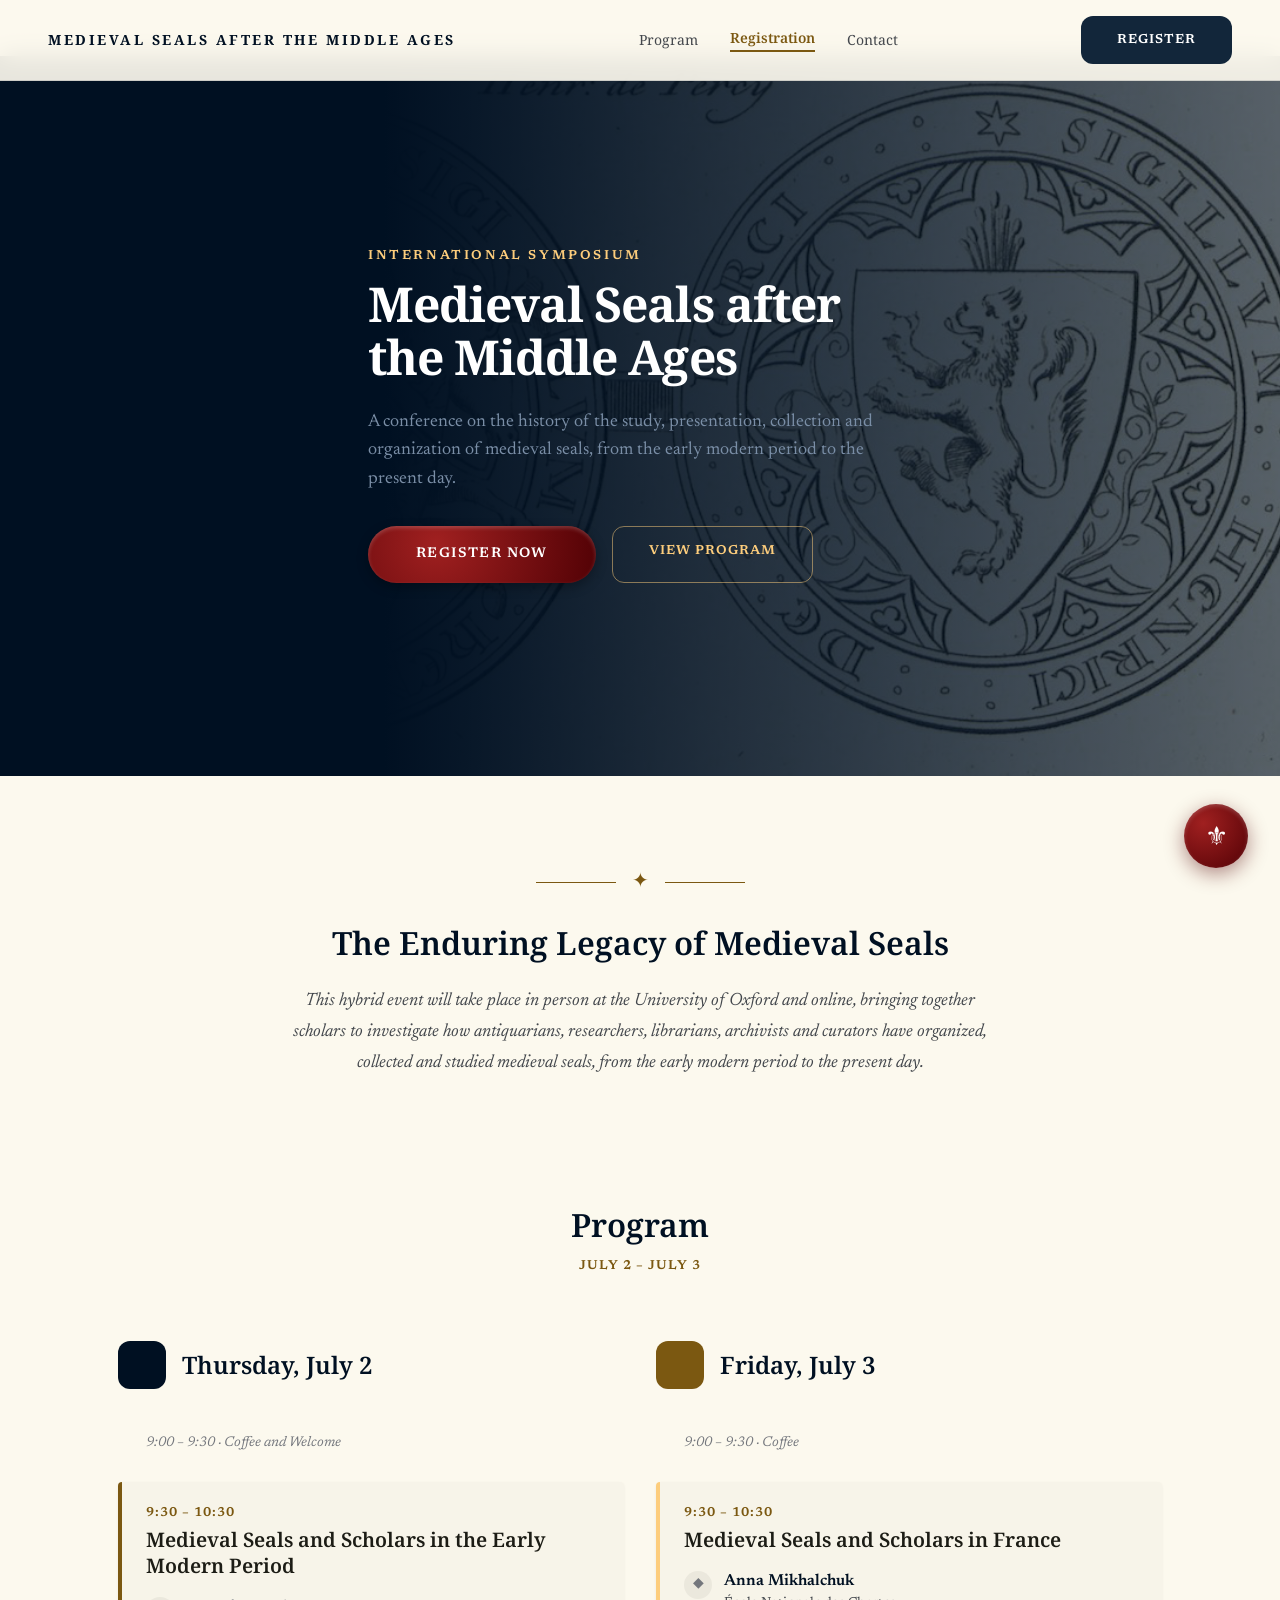
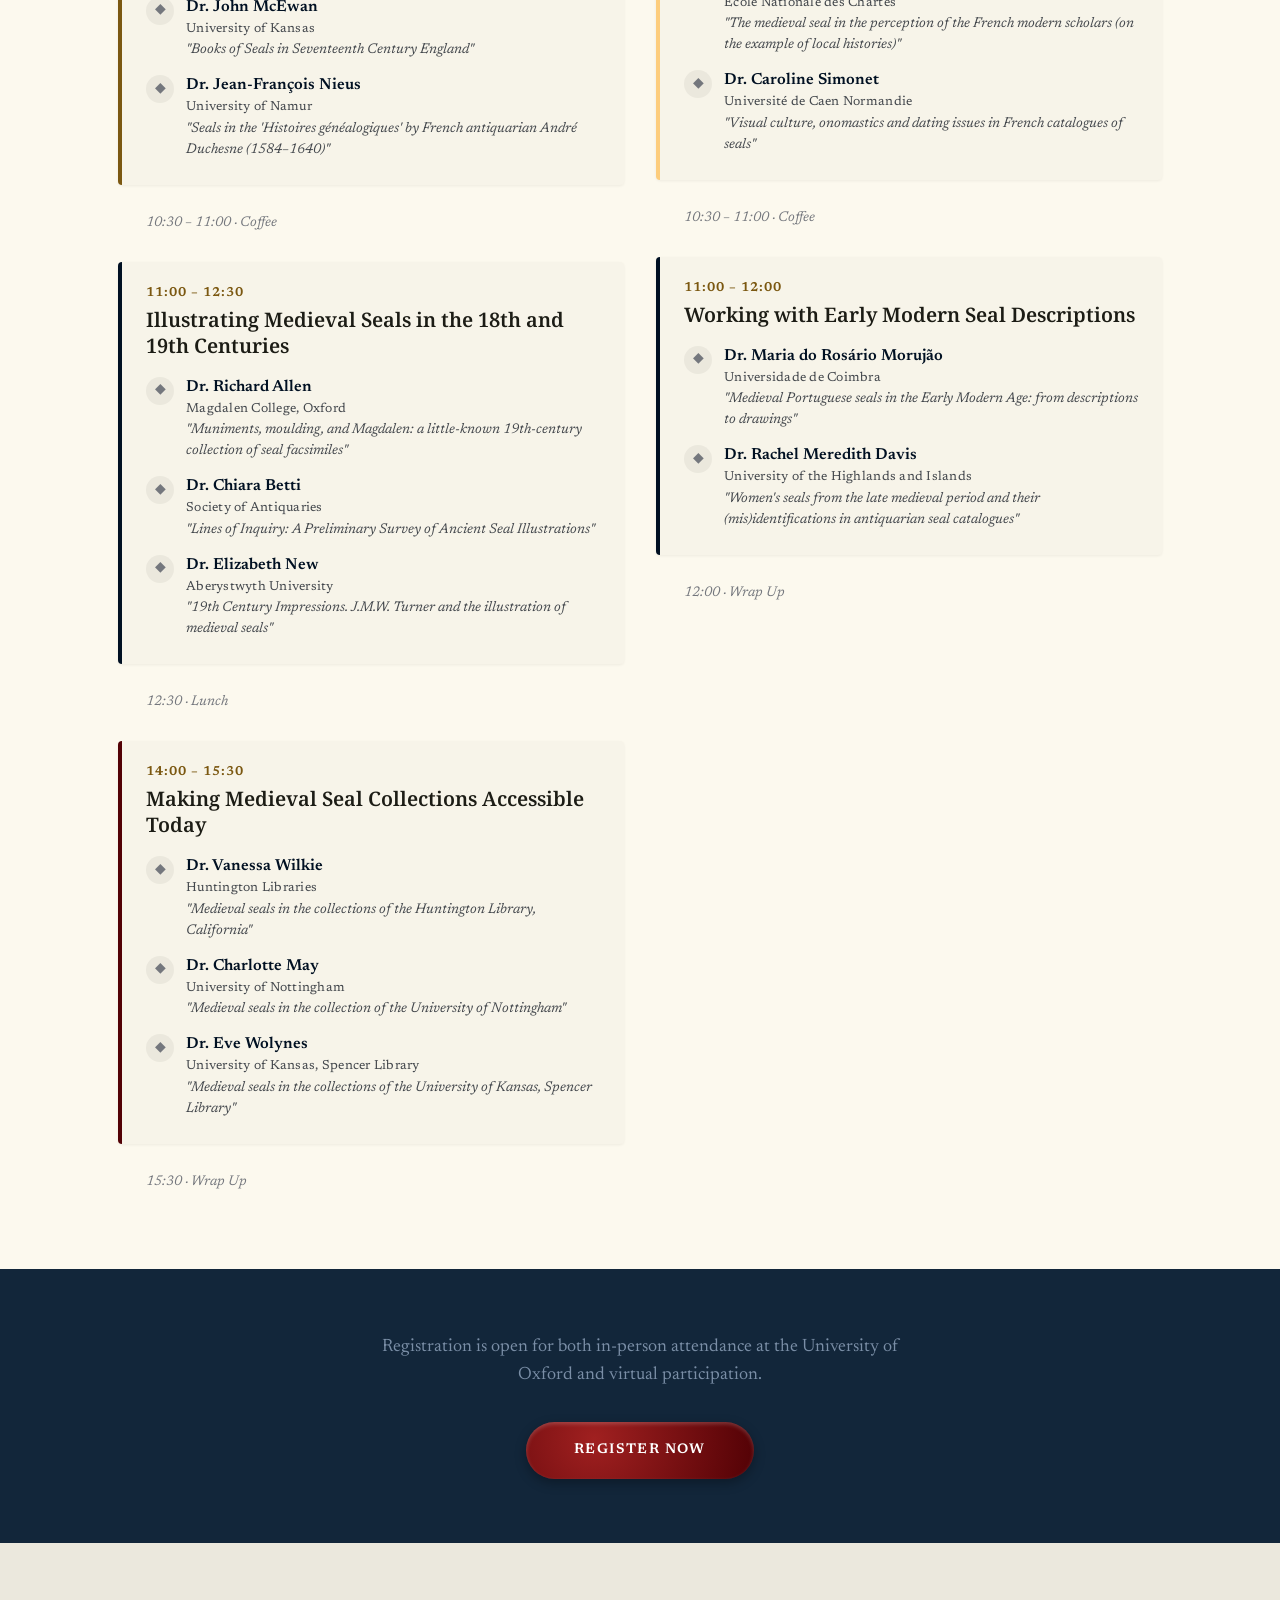
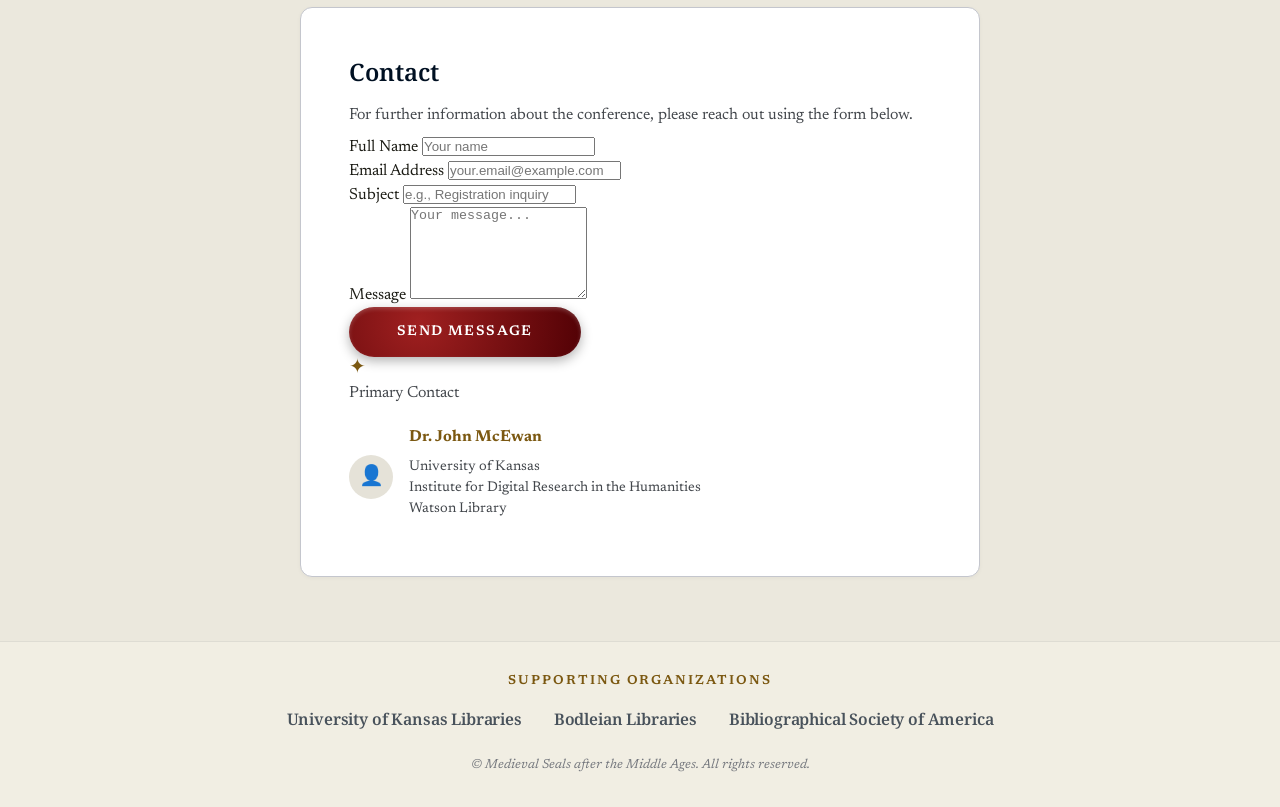
==== index.html @ 5c19736f "updates" ====
<!DOCTYPE html>
<html lang="en">
<head>
  <meta charset="UTF-8">
  <meta name="viewport" content="width=device-width, initial-scale=1.0">
  <title>Medieval Seals after the Middle Ages</title>
  <link rel="preconnect" href="https://fonts.googleapis.com">
  <link rel="preconnect" href="https://fonts.gstatic.com" crossorigin>
  <link href="https://fonts.googleapis.com/css2?family=Noto+Serif:ital,wght@0,400;0,600;0,700;1,400&family=Newsreader:ital,wght@0,400;0,600;1,400&display=swap" rel="stylesheet">
  <link href="styles.css" rel="stylesheet">
</head>
<body>

  <!-- Top Navigation -->
  <header class="site-nav">
    <div class="nav-brand">Medieval Seals After the Middle Ages</div>
    <nav>
      <a href="#program">Program</a>
      <a href="#registration" class="active">Registration</a>
      <a href="#contact">Contact</a>
    </nav>
    <a href="#registration" class="btn-primary">Register</a>
  </header>

  <main>

    <!-- Hero -->
    <section class="hero">
      <img class="hero-image" src="images/bannerimage.jpg" alt="Seal Henry de Percy, Vetusta Monumenta">
      <div class="hero-overlay"></div>
      <div class="container hero-content animate-in">
        <span class="label-sm">International Symposium</span>
        <h1>Medieval Seals after the Middle Ages</h1>
        <p class="hero-subtitle">A conference on the history of the study, presentation, collection and organization of medieval seals, from the early modern period to the present day.</p>
        <div class="hero-actions">
          <a href="#registration" class="btn-seal">Register Now</a>
          <a href="#program" class="btn-ghost" style="color:#fdcd7c; border-color:rgba(253,205,124,0.5);">View Program</a>
        </div>
      </div>
    </section>

    <!-- Introduction -->
    <section class="intro">
      <div class="container">
        <div class="separator">
          <span class="separator-icon">✦</span>
        </div>
        <h2 class="animate-in">The Enduring Legacy of Medieval Seals</h2>
        <br>
        <p class="animate-in animate-delay-1">This hybrid event will take place in person at the University of Oxford and online, bringing together scholars to investigate how antiquarians, researchers, librarians, archivists and curators have organized, collected and studied medieval seals, from the early modern period to the present day.</p>
      </div>
    </section>

    <!-- Program Schedule -->
    <section class="program" id="program">
      <div class="container">

        <div class="program-header animate-in">
          <h2>Program</h2>
          <span class="label-sm">July 2 – July 3</span>
        </div>

        <div class="days-grid">

          <!-- ======== THURSDAY JULY 2 ======== -->
          <div class="day-column">

            <div class="day-heading">
              <div class="day-icon thursday"></div>
              <h3>Thursday, July 2</h3>
            </div>

            <!-- Coffee & Welcome -->
            <div class="break-block">9:00 – 9:30 · Coffee and Welcome</div>

            <!-- Session 1 -->
            <div class="session-card animate-in">
              <span class="label-sm session-time" style="color:var(--secondary)">9:30 – 10:30</span>
              <h3>Medieval Seals and Scholars in the Early Modern Period</h3>
              <div class="speaker-list">
                <div class="speaker">
                  <div class="speaker-icon">◆</div>
                  <div>
                    <p class="speaker-name">Dr. John McEwan</p>
                    <p class="speaker-affiliation">University of Kansas</p>
                    <p class="speaker-title">"Books of Seals in Seventeenth Century England"</p>
                  </div>
                </div>
                <div class="speaker">
                  <div class="speaker-icon">◆</div>
                  <div>
                    <p class="speaker-name">Dr. Jean-François Nieus</p>
                    <p class="speaker-affiliation">University of Namur</p>
                    <p class="speaker-title">"Seals in the 'Histoires généalogiques' by French antiquarian André Duchesne (1584–1640)"</p>
                  </div>
                </div>
              </div>
            </div>

            <!-- Break -->
            <div class="break-block">10:30 – 11:00 · Coffee</div>

            <!-- Session 2 -->
            <div class="session-card accent-primary animate-in animate-delay-1">
              <span class="label-sm session-time" style="color:var(--secondary)">11:00 – 12:30</span>
              <h3>Illustrating Medieval Seals in the 18th and 19th Centuries</h3>
              <div class="speaker-list">
                <div class="speaker">
                  <div class="speaker-icon">◆</div>
                  <div>
                    <p class="speaker-name">Dr. Richard Allen</p>
                    <p class="speaker-affiliation">Magdalen College, Oxford</p>
                    <p class="speaker-title">"Muniments, moulding, and Magdalen: a little-known 19th-century collection of seal facsimiles"</p>
                  </div>
                </div>
                <div class="speaker">
                  <div class="speaker-icon">◆</div>
                  <div>
                    <p class="speaker-name">Dr. Chiara Betti</p>
                    <p class="speaker-affiliation">Society of Antiquaries</p>
                    <p class="speaker-title">"Lines of Inquiry: A Preliminary Survey of Ancient Seal Illustrations"</p>
                  </div>
                </div>
                <div class="speaker">
                  <div class="speaker-icon">◆</div>
                  <div>
                    <p class="speaker-name">Dr. Elizabeth New</p>
                    <p class="speaker-affiliation">Aberystwyth University</p>
                    <p class="speaker-title">"19th Century Impressions. J.M.W. Turner and the illustration of medieval seals"</p>
                  </div>
                </div>
              </div>
            </div>

            <!-- Lunch -->
            <div class="break-block">12:30 · Lunch</div>

            <!-- Session 3 -->
            <div class="session-card accent-tertiary animate-in animate-delay-2">
              <span class="label-sm session-time" style="color:var(--secondary)">14:00 – 15:30</span>
              <h3>Making Medieval Seal Collections Accessible Today</h3>
              <div class="speaker-list">
                <div class="speaker">
                  <div class="speaker-icon">◆</div>
                  <div>
                    <p class="speaker-name">Dr. Vanessa Wilkie</p>
                    <p class="speaker-affiliation">Huntington Libraries</p>
                    <p class="speaker-title">"Medieval seals in the collections of the Huntington Library, California"</p>
                  </div>
                </div>
                <div class="speaker">
                  <div class="speaker-icon">◆</div>
                  <div>
                    <p class="speaker-name">Dr. Charlotte May</p>
                    <p class="speaker-affiliation">University of Nottingham</p>
                    <p class="speaker-title">"Medieval seals in the collection of the University of Nottingham"</p>
                  </div>
                </div>
                <div class="speaker">
                  <div class="speaker-icon">◆</div>
                  <div>
                    <p class="speaker-name">Dr. Eve Wolynes</p>
                    <p class="speaker-affiliation">University of Kansas, Spencer Library</p>
                    <p class="speaker-title">"Medieval seals in the collections of the University of Kansas, Spencer Library"</p>
                  </div>
                </div>
              </div>
            </div>

            <!-- Wrap up -->
            <div class="break-block">15:30 · Wrap Up</div>

          </div>

          <!-- ======== FRIDAY JULY 3 ======== -->
          <div class="day-column">

            <div class="day-heading">
              <div class="day-icon friday"></div>
              <h3>Friday, July 3</h3>
            </div>

            <!-- Coffee -->
            <div class="break-block">9:00 – 9:30 · Coffee</div>

            <!-- Session 4 -->
            <div class="session-card accent-gold animate-in">
              <span class="label-sm session-time" style="color:var(--secondary)">9:30 – 10:30</span>
              <h3>Medieval Seals and Scholars in France</h3>
              <div class="speaker-list">
                <div class="speaker">
                  <div class="speaker-icon">◆</div>
                  <div>
                    <p class="speaker-name">Anna Mikhalchuk</p>
                    <p class="speaker-affiliation">École Nationale des Chartes</p>
                    <p class="speaker-title">"The medieval seal in the perception of the French modern scholars (on the example of local histories)"</p>
                  </div>
                </div>
                <div class="speaker">
                  <div class="speaker-icon">◆</div>
                  <div>
                    <p class="speaker-name">Dr. Caroline Simonet</p>
                    <p class="speaker-affiliation">Université de Caen Normandie</p>
                    <p class="speaker-title">"Visual culture, onomastics and dating issues in French catalogues of seals"</p>
                  </div>
                </div>
              </div>
            </div>

            <!-- Break -->
            <div class="break-block">10:30 – 11:00 · Coffee</div>

            <!-- Session 5 -->
            <div class="session-card accent-primary animate-in animate-delay-1">
              <span class="label-sm session-time" style="color:var(--secondary)">11:00 – 12:00</span>
              <h3>Working with Early Modern Seal Descriptions</h3>
              <div class="speaker-list">
                <div class="speaker">
                  <div class="speaker-icon">◆</div>
                  <div>
                    <p class="speaker-name">Dr. Maria do Rosário Morujão</p>
                    <p class="speaker-affiliation">Universidade de Coimbra</p>
                    <p class="speaker-title">"Medieval Portuguese seals in the Early Modern Age: from descriptions to drawings"</p>
                  </div>
                </div>
                <div class="speaker">
                  <div class="speaker-icon">◆</div>
                  <div>
                    <p class="speaker-name">Dr. Rachel Meredith Davis</p>
                    <p class="speaker-affiliation">University of the Highlands and Islands</p>
                    <p class="speaker-title">"Women's seals from the late medieval period and their (mis)identifications in antiquarian seal catalogues"</p>
                  </div>
                </div>
              </div>
            </div>

            <!-- Wrap up -->
            <div class="break-block">12:00 · Wrap Up</div>

          </div>

        </div><!-- /days-grid -->

      </div>
    </section>

    <!-- Registration CTA -->
    <section class="registration-cta" id="registration">
      <div class="container">
        <!-- <h2>Join the Symposium</h2> -->
        <p>Registration is open for both in-person attendance at the University of Oxford and virtual participation.</p>
        <a href="#" class="btn-seal">Register Now</a>
        <!-- <span class="label-sm">In-person and virtual options available.</span> -->
      </div>
    </section>

    <!-- Contact -->
    <section class="contact" id="contact">
      <div class="container">
        <div class="contact-card">
          <div class="contact-header">
            <h3>Contact</h3>
            <p class="contact-intro">For further information about the conference, please reach out using the form below.</p>
          </div>

          <!-- Contact Form -->
          <form action="https://formspree.io/f/xlgzndvp" method="POST" class="contact-form">
            <div class="form-group">
              <label for="name">Full Name</label>
              <input 
                type="text" 
                id="name" 
                name="name" 
                required
                placeholder="Your name"
              >
            </div>

            <div class="form-group">
              <label for="email">Email Address</label>
              <input 
                type="email" 
                id="email" 
                name="email" 
                required
                placeholder="your.email@example.com"
              >
            </div>

            <div class="form-group">
              <label for="subject">Subject</label>
              <input 
                type="text" 
                id="subject" 
                name="subject" 
                required
                placeholder="e.g., Registration inquiry"
              >
            </div>

            <div class="form-group">
              <label for="message">Message</label>
              <textarea 
                id="message" 
                name="message" 
                rows="6" 
                required
                placeholder="Your message..."
              ></textarea>
            </div>

            <button type="submit" class="btn-seal">Send Message</button>
          </form>

          <!-- Direct Contact Info -->
          <div class="contact-divider">
            <span class="separator-icon">✦</span>
          </div>

          <div class="contact-info">
            <p class="contact-info-label">Primary Contact</p>
            <div class="contact-detail">
              <div class="contact-detail-icon">👤</div>
              <div>
                <p class="contact-detail-value"><a href="https://idrh.ku.edu/people/john-mcewan">Dr. John McEwan</a></p>
                <p style="color:var(--on-surface-variant); font-size:14px;">University of Kansas<br>Institute for Digital Research in the Humanities<br>Watson Library</p>
              </div>
            </div>
          </div>

        </div>
      </div>
    </section>

  </main>

  <!-- Footer -->
  <footer class="site-footer">
    <div class="container">
      <p class="label-sm sponsors-label" style="color:var(--secondary); letter-spacing:0.15em;">Supporting Organizations</p>
      <div class="sponsors">
        <span>University of Kansas Libraries</span>
        <span>Bodleian Libraries</span>
        <span>Bibliographical Society of America</span>
      </div>
      <p class="copyright">© Medieval Seals after the Middle Ages. All rights reserved.</p>
    </div>
  </footer>

  <!-- FAB: The Seal -->
  <button class="fab-seal" title="Register" onclick="document.getElementById('registration').scrollIntoView({behavior:'smooth'})">
    ⚜
  </button>

</body>
</html>
---- styles.css ----
/* ============================================
   Medieval Scholarly System — styles.css
   "Tactile Minimalism" · Living Archive
   ============================================ */

/* --- Google Fonts (loaded in HTML <head>) --- */

/* --- CSS Custom Properties --- */
:root {
  /* Surface tones */
  --surface:                 #fcf9ee;
  --surface-dim:             #dddacf;
  --surface-bright:          #fcf9ee;
  --surface-container-lowest:#ffffff;
  --surface-container-low:   #f7f4e9;
  --surface-container:       #f1eee3;
  --surface-container-high:  #ebe8dd;
  --surface-container-highest:#e5e2d8;
  --on-surface:              #1c1c15;
  --on-surface-variant:      #43474c;

  /* Primary – Deep Ink Blue */
  --primary:                 #001022;
  --on-primary:              #ffffff;
  --primary-container:       #12263a;
  --on-primary-container:    #7a8ea6;

  /* Secondary – Antique Gold */
  --secondary:               #7b5811;
  --on-secondary:            #ffffff;
  --secondary-container:     #fdcd7c;
  --on-secondary-container:  #78550e;

  /* Tertiary – Oxblood Red */
  --tertiary:                #2a0001;
  --tertiary-container:      #520105;
  --on-tertiary-container:   #dc695f;

  /* Utility */
  --outline:                 #74777d;
  --outline-variant:         #c4c6cd;
  --surface-tint:            #4d6076;

  /* Radii */
  --radius-sm:   0.125rem;
  --radius:      0.25rem;
  --radius-md:   0.375rem;
  --radius-lg:   0.5rem;
  --radius-xl:   0.75rem;
  --radius-full: 9999px;

  /* Spacing */
  --unit:          8px;
  --container-max: 1140px;
  --gutter:        32px;
  --margin:        48px;
  --stack-sm:      16px;
  --stack-md:      32px;
  --stack-lg:      64px;
}

/* --- Reset & Base --- */
*,
*::before,
*::after {
  margin: 0;
  padding: 0;
  box-sizing: border-box;
}

html {
  scroll-behavior: smooth;
}

body {
  font-family: 'Newsreader', Georgia, 'Times New Roman', serif;
  font-size: 16px;
  line-height: 1.5;
  color: var(--on-surface);
  background-color: var(--surface);
  background-image: url("data:image/svg+xml,%3Csvg width='200' height='200' xmlns='http://www.w3.org/2000/svg'%3E%3Cfilter id='n'%3E%3CfeTurbulence type='fractalNoise' baseFrequency='0.75' numOctaves='4' stitchTiles='stitch'/%3E%3C/filter%3E%3Crect width='100%25' height='100%25' filter='url(%23n)' opacity='0.03'/%3E%3C/svg%3E");
  -webkit-font-smoothing: antialiased;
}

img {
  max-width: 100%;
  height: auto;
  display: block;
}

a {
  color: var(--secondary);
  text-decoration: none;
  transition: color 0.25s ease;
}
a:hover {
  color: var(--on-secondary-container);
}

ul { list-style: none; }

/* --- Typography --- */
h1, h2, h3, h4 {
  font-family: 'Noto Serif', 'Georgia', serif;
  color: var(--primary);
}

h1 {
  font-size: 48px;
  font-weight: 700;
  line-height: 1.1;
  letter-spacing: -0.02em;
}
h2 {
  font-size: 32px;
  font-weight: 600;
  line-height: 1.2;
}
h3 {
  font-size: 24px;
  font-weight: 600;
  line-height: 1.3;
}
.body-lg {
  font-size: 18px;
  line-height: 1.6;
}
.label-sm {
  font-family: 'Newsreader', Georgia, serif;
  font-size: 13px;
  font-weight: 600;
  line-height: 1;
  letter-spacing: 0.08em;
  text-transform: uppercase;
}

/* --- Layout Container --- */
.container {
  max-width: var(--container-max);
  margin-left: auto;
  margin-right: auto;
  padding-left: var(--margin);
  padding-right: var(--margin);
}

/* --- Decorative Separator (fleur-de-lis style) --- */
.separator {
  display: flex;
  align-items: center;
  justify-content: center;
  gap: 16px;
  margin: var(--stack-md) 0;
}
.separator::before,
.separator::after {
  content: '';
  flex: 1;
  max-width: 80px;
  height: 0.5px;
  background: var(--secondary);
}
.separator-icon {
  color: var(--secondary);
  font-size: 20px;
  line-height: 1;
}

/* --- Top Navigation Bar --- */
.site-nav {
  position: fixed;
  top: 0;
  left: 0;
  width: 100%;
  z-index: 100;
  display: flex;
  justify-content: space-between;
  align-items: center;
  padding: 16px var(--margin);
  background: rgba(252, 249, 238, 0.92);
  backdrop-filter: blur(12px);
  -webkit-backdrop-filter: blur(12px);
  border-bottom: 0.5px solid rgba(0, 16, 34, 0.12);
  font-family: 'Noto Serif', Georgia, serif;
}
.site-nav .nav-brand {
  font-size: 14px;
  font-weight: 700;
  color: var(--primary);
  text-transform: uppercase;
  letter-spacing: 0.18em;
}
.site-nav nav {
  display: flex;
  gap: var(--stack-md);
  align-items: center;
}
.site-nav nav a {
  font-size: 14px;
  color: var(--on-surface-variant);
  transition: color 0.25s ease;
}
.site-nav nav a:hover {
  color: var(--primary);
}
.site-nav nav a.active {
  color: var(--secondary);
  border-bottom: 2px solid var(--secondary);
  padding-bottom: 2px;
  font-weight: 600;
}

/* --- Buttons --- */
.btn-primary {
  display: inline-block;
  background: var(--primary-container);
  color: var(--on-primary);
  font-family: 'Newsreader', Georgia, serif;
  font-size: 13px;
  font-weight: 600;
  letter-spacing: 0.08em;
  text-transform: uppercase;
  padding: 14px 36px;
  border-radius: var(--radius-xl);
  border: none;
  cursor: pointer;
  transition: transform 0.2s ease, box-shadow 0.2s ease;
}
.btn-primary:hover {
  transform: scale(0.97);
  color: var(--on-primary);
  box-shadow: 0 4px 16px rgba(0,16,34,0.25);
}

.btn-ghost {
  display: inline-block;
  background: transparent;
  color: var(--secondary);
  font-family: 'Newsreader', Georgia, serif;
  font-size: 13px;
  font-weight: 600;
  letter-spacing: 0.08em;
  text-transform: uppercase;
  padding: 14px 36px;
  border-radius: var(--radius-xl);
  border: 1px solid var(--secondary);
  cursor: pointer;
  transition: background 0.25s ease;
}
.btn-ghost:hover {
  background: rgba(123, 88, 17, 0.08);
  color: var(--secondary);
}

/* Wax Seal Button (register CTA) */
.btn-seal {
  display: inline-flex;
  align-items: center;
  justify-content: center;
  gap: 10px;
  background: radial-gradient(circle at 30% 30%, #a02020, #520105);
  color: #fff;
  font-family: 'Newsreader', Georgia, serif;
  font-size: 14px;
  font-weight: 600;
  letter-spacing: 0.1em;
  text-transform: uppercase;
  padding: 18px 48px;
  border: none;
  border-radius: var(--radius-full);
  cursor: pointer;
  box-shadow:
    inset 0 2px 4px rgba(255,255,255,0.2),
    0 4px 12px rgba(0,0,0,0.3);
  transition: transform 0.25s ease;
}
.btn-seal:hover {
  transform: scale(1.04);
  color: #fff;
}

/* --- Hero Section --- */
.hero {
  position: relative;
  min-height: 80vh;
  display: flex;
  align-items: center;
  overflow: hidden;
  background: var(--primary);
  margin-top: 56px; /* nav height offset */
}
.hero-image {
  position: absolute;
  inset: 0;
  width: 100%;
  height: 100%;
  object-fit: cover;
  opacity: 0.35;
}
.hero-overlay {
  position: absolute;
  inset: 0;
  background: linear-gradient(to right, var(--primary) 30%, transparent 100%);
}
.hero-content {
  position: relative;
  z-index: 2;
  max-width: 640px;
}
.hero .label-sm {
  color: var(--secondary-container);
  margin-bottom: 16px;
  display: block;
  letter-spacing: 0.2em;
}
.hero h1 {
  color: #fff;
  margin-bottom: 24px;
}
.hero .hero-subtitle {
  font-size: 18px;
  line-height: 1.6;
  color: var(--on-primary-container);
  margin-bottom: var(--stack-md);
}
.hero-actions {
  display: flex;
  gap: 16px;
  flex-wrap: wrap;
}

/* --- Introduction / Description --- */
.intro {
  padding: var(--stack-lg) 0;
  background: var(--surface-bright);
  text-align: center;
}
.intro p {
  font-size: 18px;
  line-height: 1.7;
  color: var(--on-surface-variant);
  font-style: italic;
  max-width: 720px;
  margin: 0 auto;
}

/* --- Program Schedule Section --- */
.program {
  padding: var(--stack-lg) 0;
  background: var(--surface);
}
.program-header {
  text-align: center;
  margin-bottom: var(--stack-lg);
}
.program-header h2 {
  margin-bottom: 8px;
}
.program-header .label-sm {
  color: var(--secondary);
}

/* Day grid */
.days-grid {
  display: grid;
  grid-template-columns: 1fr 1fr;
  gap: var(--gutter);
}

/* Day column */
.day-column {
  display: flex;
  flex-direction: column;
  gap: var(--stack-sm);
}
.day-heading {
  display: flex;
  align-items: center;
  gap: 16px;
  margin-bottom: 16px;
}
.day-icon {
  width: 48px;
  height: 48px;
  border-radius: var(--radius-xl);
  display: flex;
  align-items: center;
  justify-content: center;
  font-size: 22px;
  flex-shrink: 0;
}
.day-icon.thursday { background: var(--primary); color: var(--on-primary); }
.day-icon.friday   { background: var(--secondary); color: var(--on-secondary); }

/* Session cards */
.session-card {
  background: var(--surface-container-low);
  padding: 24px;
  border-left: 4px solid var(--secondary);
  border-radius: var(--radius);
  box-shadow: 0 1px 3px rgba(0,0,0,0.06);
  transition: box-shadow 0.25s ease;
}
.session-card:hover {
  box-shadow: 0 4px 12px rgba(0,0,0,0.1);
}
.session-card.accent-primary   { border-left-color: var(--primary); }
.session-card.accent-tertiary  { border-left-color: var(--tertiary-container); }
.session-card.accent-gold      { border-left-color: var(--secondary-container); }

.session-time {
  display: block;
  margin-bottom: 8px;
}
.session-card h3 {
  font-size: 20px;
  margin-bottom: 16px;
  color: var(--on-surface);
}

/* Speaker entries */
.speaker-list {
  display: flex;
  flex-direction: column;
  gap: 12px;
}
.speaker {
  display: flex;
  align-items: flex-start;
  gap: 12px;
}
.speaker-icon {
  width: 28px;
  height: 28px;
  border-radius: var(--radius-full);
  background: var(--surface-container-high);
  color: var(--outline);
  display: flex;
  align-items: center;
  justify-content: center;
  flex-shrink: 0;
  font-size: 14px;
  margin-top: 2px;
}
.speaker-name {
  font-weight: 600;
  color: var(--primary);
  font-size: 16px;
}
.speaker-affiliation {
  font-size: 13px;
  color: var(--on-surface-variant);
  letter-spacing: 0.02em;
}
.speaker-title {
  font-size: 14px;
  line-height: 1.5;
  color: var(--on-surface-variant);
  font-style: italic;
  margin-top: 2px;
}

/* Break / coffee blocks */
.break-block {
  padding: 12px 24px;
  color: var(--outline);
  font-size: 14px;
  font-style: italic;
  border-left: 4px solid transparent;
}

/* --- Registration CTA --- */
.registration-cta {
  padding: var(--stack-lg) 0;
  background: var(--primary-container);
  text-align: center;
}
.registration-cta h2 {
  color: var(--on-primary);
  margin-bottom: 16px;
}
.registration-cta p {
  font-size: 18px;
  line-height: 1.6;
  color: var(--on-primary-container);
  max-width: 560px;
  margin: 0 auto var(--stack-md);
}
.registration-cta .label-sm {
  color: var(--on-primary-container);
  opacity: 0.6;
  margin-top: 16px;
  display: block;
}

/* --- Contact Section --- */
.contact {
  padding: var(--stack-lg) 0;
  background: var(--surface-container-high);
}
.contact-card {
  background: var(--surface-container-lowest);
  padding: var(--margin);
  border-radius: var(--radius-xl);
  border: 1px solid var(--outline-variant);
  box-shadow: 0 1px 4px rgba(0,0,0,0.04);
  max-width: 680px;
  margin: 0 auto;
}
.contact-card h3 {
  margin-bottom: 16px;
}
.contact-card p {
  color: var(--on-surface-variant);
  margin-bottom: 8px;
}
.contact-detail {
  display: flex;
  align-items: center;
  gap: 16px;
  margin-top: 20px;
}
.contact-detail-icon {
  width: 44px;
  height: 44px;
  border-radius: var(--radius-full);
  background: var(--surface-container-highest);
  display: flex;
  align-items: center;
  justify-content: center;
  color: var(--primary);
  font-size: 20px;
  flex-shrink: 0;
}
.contact-detail .label-sm {
  color: var(--secondary);
  margin-bottom: 4px;
  display: block;
}
.contact-detail-value {
  font-weight: 700;
  color: var(--primary);
}

/* --- Footer --- */
.site-footer {
  padding: var(--stack-md) 0;
  background: var(--surface-container);
  border-top: 0.5px solid rgba(0,16,34,0.08);
  text-align: center;
}
.sponsors-label {
  margin-bottom: 20px;
}
.sponsors {
  display: flex;
  flex-wrap: wrap;
  justify-content: center;
  gap: var(--stack-md);
  opacity: 0.7;
  margin-bottom: 24px;
}
.sponsors span {
  font-family: 'Noto Serif', Georgia, serif;
  font-size: 16px;
  font-weight: 600;
  color: var(--primary);
  letter-spacing: -0.01em;
}
.site-footer .copyright {
  font-size: 13px;
  color: var(--outline);
  font-style: italic;
}

/* --- Floating Action Button (The Seal) --- */
.fab-seal {
  position: fixed;
  bottom: 32px;
  right: 32px;
  z-index: 100;
  width: 64px;
  height: 64px;
  border-radius: 50%;
  background: radial-gradient(circle at 30% 30%, #a02020, #520105);
  color: #fff;
  border: none;
  cursor: pointer;
  display: flex;
  align-items: center;
  justify-content: center;
  font-size: 26px;
  box-shadow:
    inset 0 2px 4px rgba(255,255,255,0.2),
    0 6px 20px rgba(82,1,5,0.45);
  transition: transform 0.3s ease;
}
.fab-seal:hover {
  transform: scale(1.1);
}

/* --- Deckle Edge (bottom of certain cards) --- */
.deckle-edge {
  border-bottom: 3px solid transparent;
  border-image: url("data:image/svg+xml,%3Csvg width='100' height='3' viewBox='0 0 100 3' fill='none' xmlns='http://www.w3.org/2000/svg'%3E%3Cpath d='M0 1.5C5 0.5 10 2.5 15 1.5C20 0.5 25 2.5 30 1.5C35 0.5 40 2.5 45 1.5C50 0.5 55 2.5 60 1.5C65 0.5 70 2.5 75 1.5C80 0.5 85 2.5 90 1.5C95 0.5 100 2.5 105 1.5' stroke='%237b5811' stroke-width='0.5'/%3E%3C/svg%3E") 30 stretch;
}

/* --- Animations --- */
@keyframes fadeInUp {
  from { opacity: 0; transform: translateY(24px); }
  to   { opacity: 1; transform: translateY(0); }
}
.animate-in {
  animation: fadeInUp 0.6s ease-out both;
}
.animate-delay-1 { animation-delay: 0.15s; }
.animate-delay-2 { animation-delay: 0.3s; }
.animate-delay-3 { animation-delay: 0.45s; }

/* --- Responsive --- */
@media (max-width: 860px) {
  h1 { font-size: 36px; }
  h2 { font-size: 26px; }

  .container {
    padding-left: 24px;
    padding-right: 24px;
  }

  .days-grid {
    grid-template-columns: 1fr;
  }

  .site-nav nav {
    display: none;
  }

  .hero {
    min-height: 60vh;
  }
  .hero-content {
    max-width: 100%;
  }

  .contact-card {
    padding: 32px 24px;
  }
}
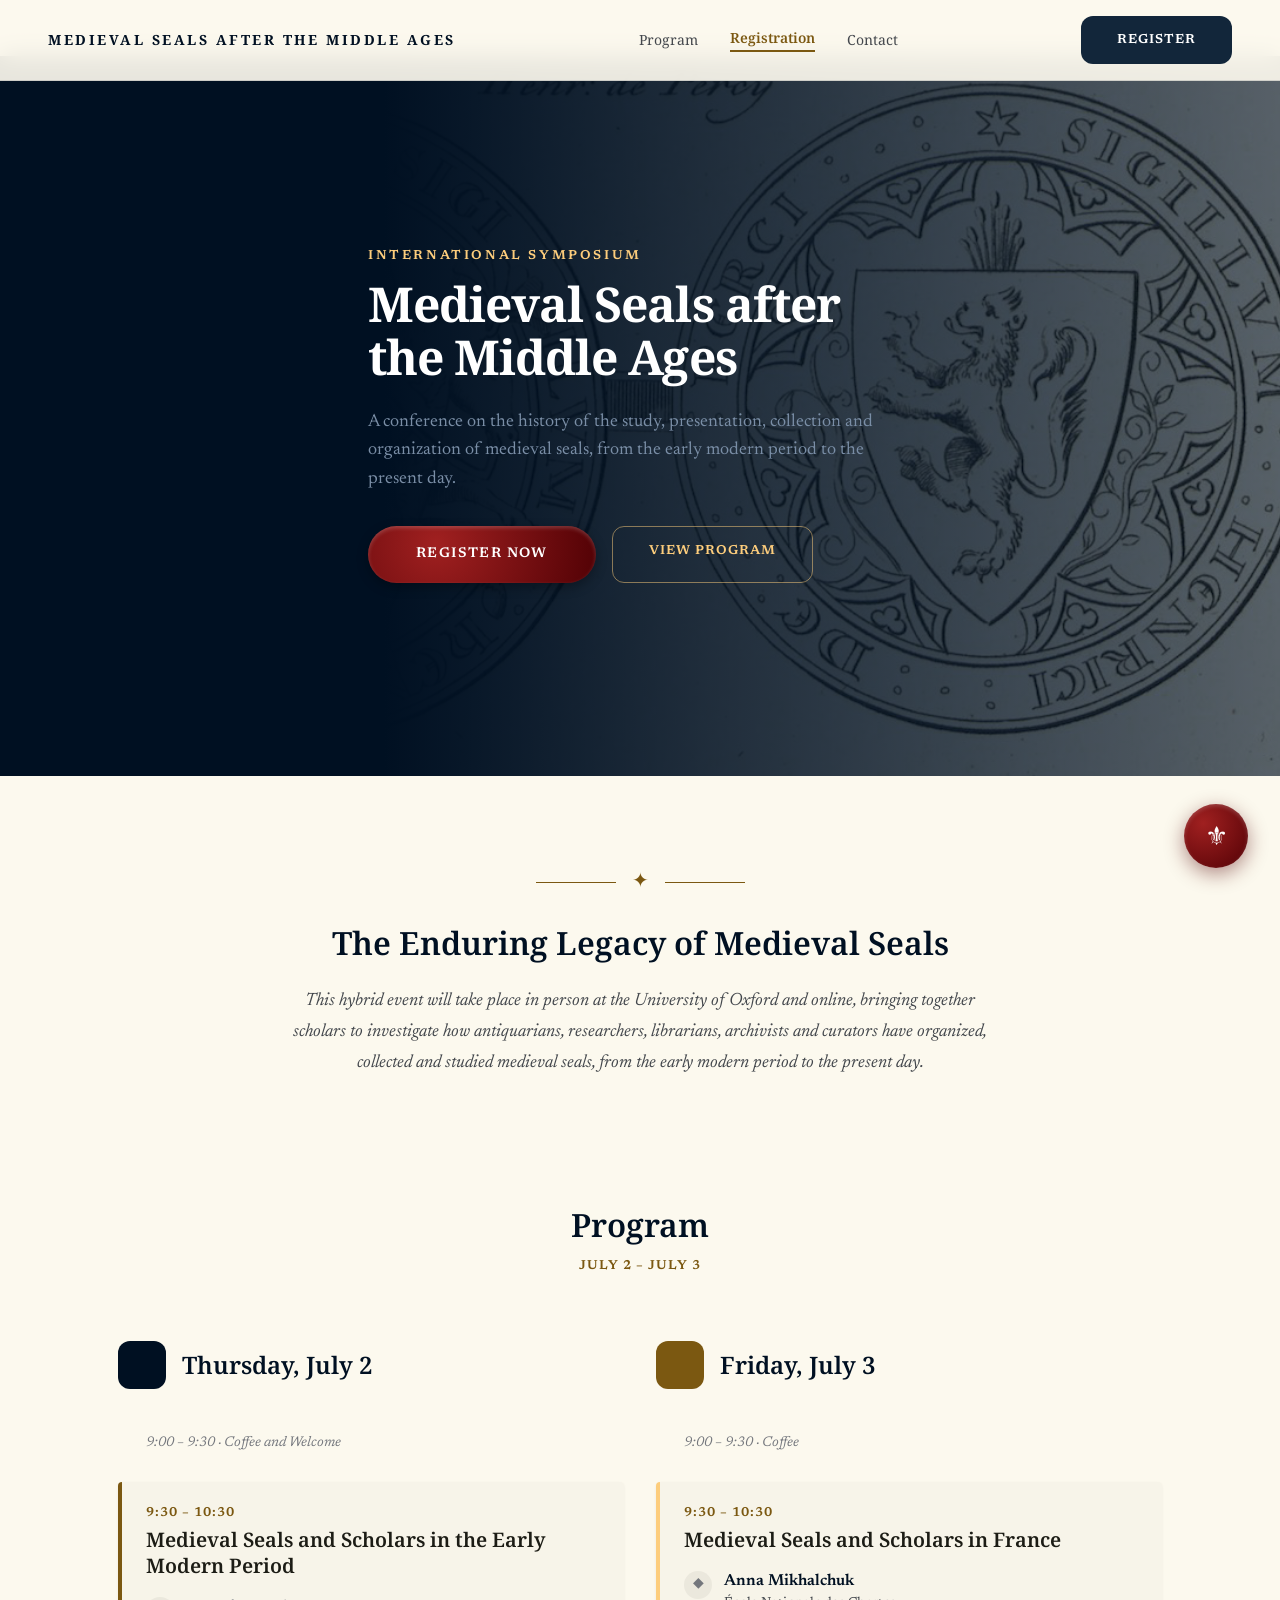
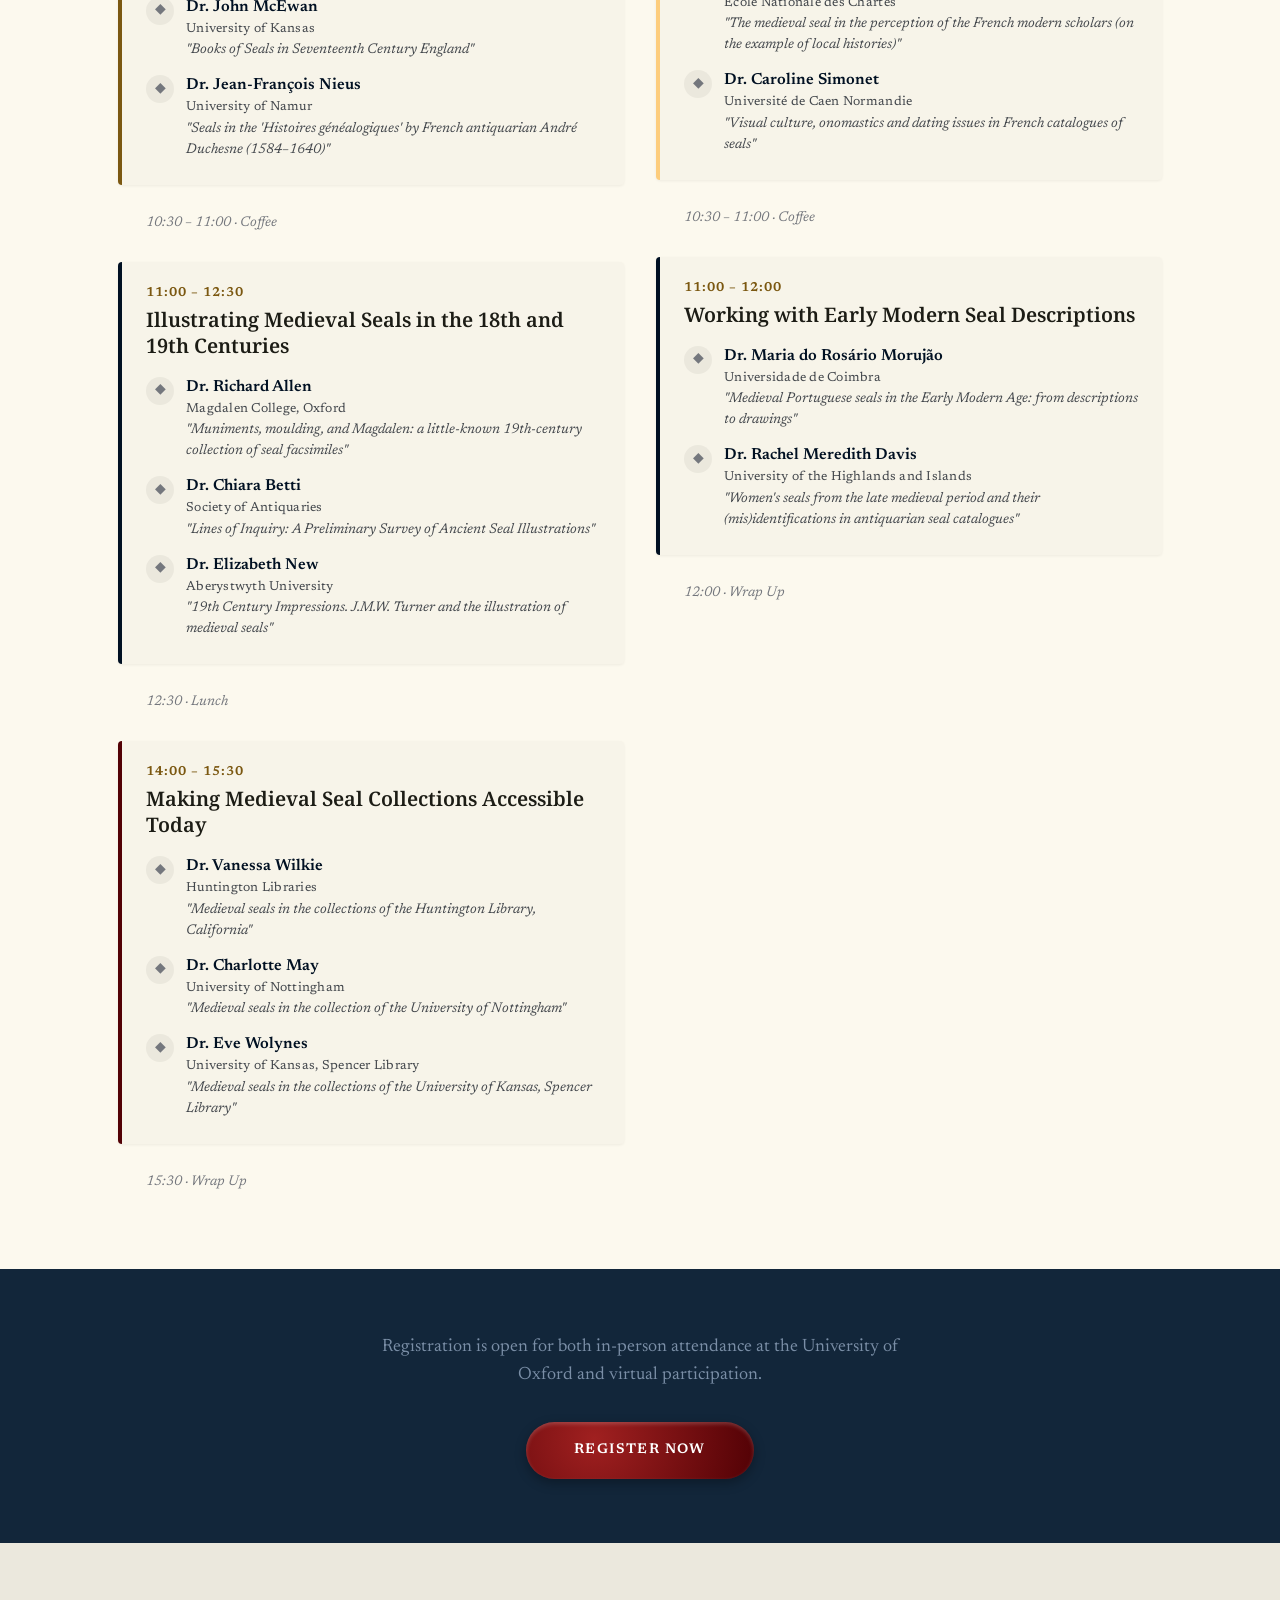
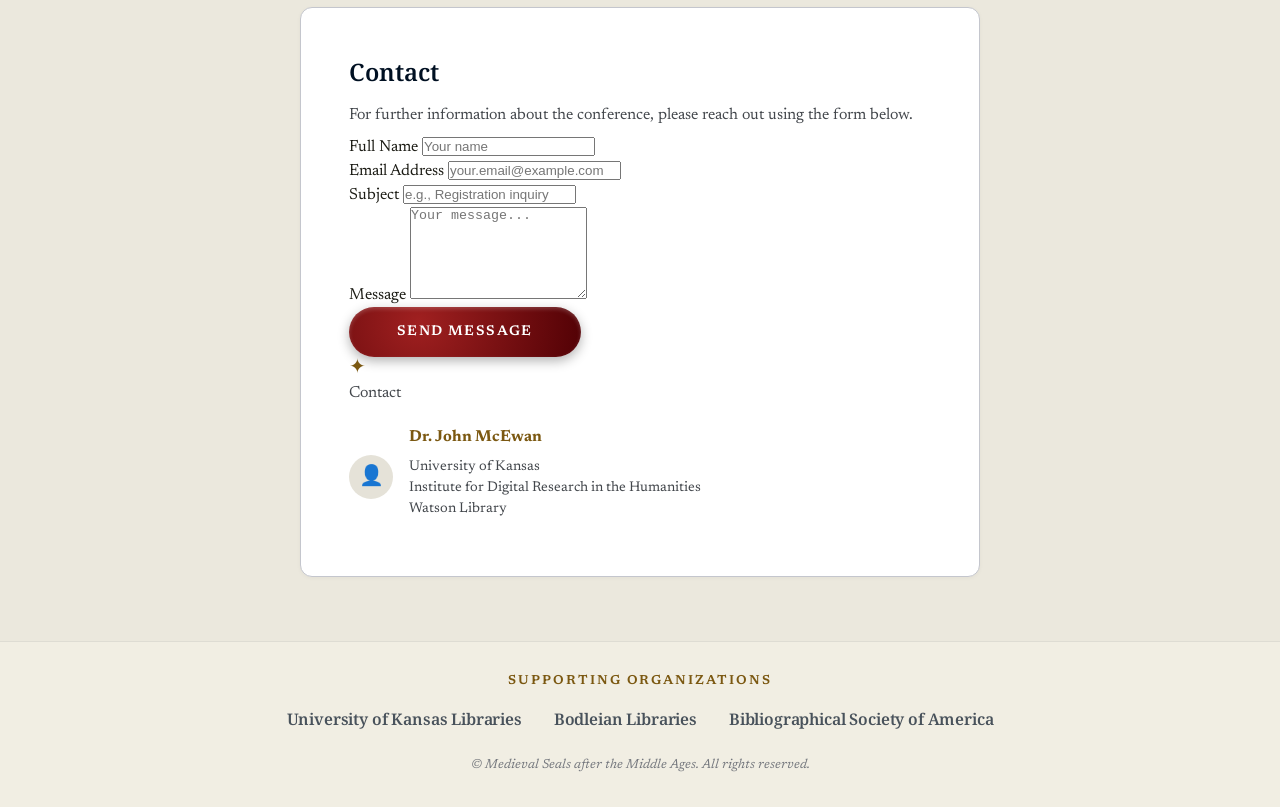
==== commit b9520389: "updates" ====
--- a/index.html
+++ b/index.html
@@ -8,6 +8,7 @@
   <link rel="preconnect" href="https://fonts.gstatic.com" crossorigin>
   <link href="https://fonts.googleapis.com/css2?family=Noto+Serif:ital,wght@0,400;0,600;0,700;1,400&family=Newsreader:ital,wght@0,400;0,600;1,400&display=swap" rel="stylesheet">
   <link href="styles.css" rel="stylesheet">
+  <link rel="icon" type="image/x-icon" href="/images/favicon/favicon.ico">
 </head>
 <body>
 
@@ -16,10 +17,10 @@
     <div class="nav-brand">Medieval Seals After the Middle Ages</div>
     <nav>
       <a href="#program">Program</a>
-      <a href="#registration" class="active">Registration</a>
+      <a href="https://bibsocamer.org/events/calendar/medieval-seals-after-the-middle-ages" class="active">Registration</a>
       <a href="#contact">Contact</a>
     </nav>
-    <a href="#registration" class="btn-primary">Register</a>
+    <a href="https://bibsocamer.org/events/calendar/medieval-seals-after-the-middle-ages" class="btn-primary">Register</a>
   </header>
 
   <main>
@@ -33,7 +34,7 @@
         <h1>Medieval Seals after the Middle Ages</h1>
         <p class="hero-subtitle">A conference on the history of the study, presentation, collection and organization of medieval seals, from the early modern period to the present day.</p>
         <div class="hero-actions">
-          <a href="#registration" class="btn-seal">Register Now</a>
+          <a href="https://bibsocamer.org/events/calendar/medieval-seals-after-the-middle-ages" class="btn-seal">Register Now</a>
           <a href="#program" class="btn-ghost" style="color:#fdcd7c; border-color:rgba(253,205,124,0.5);">View Program</a>
         </div>
       </div>
@@ -318,7 +319,7 @@
           </div>
 
           <div class="contact-info">
-            <p class="contact-info-label">Primary Contact</p>
+            <p class="contact-info-label">Contact</p>
             <div class="contact-detail">
               <div class="contact-detail-icon">👤</div>
               <div>
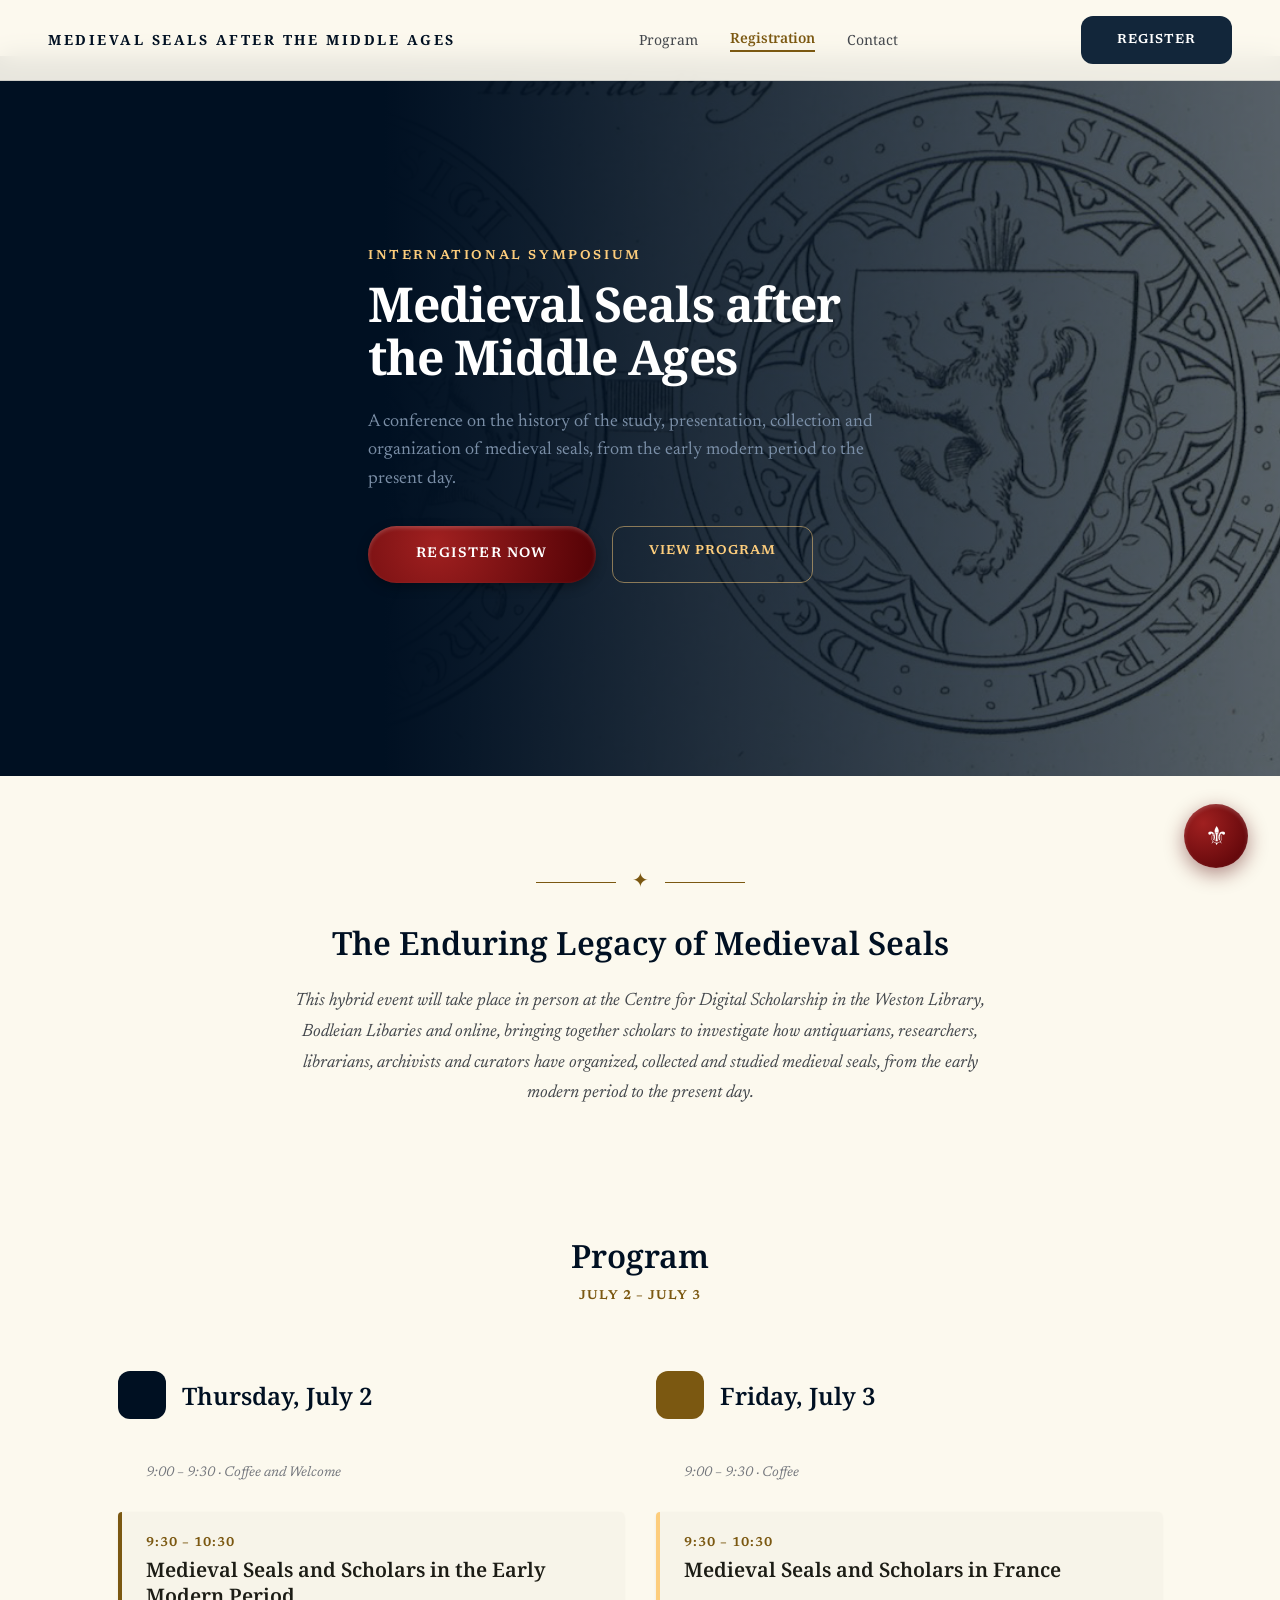
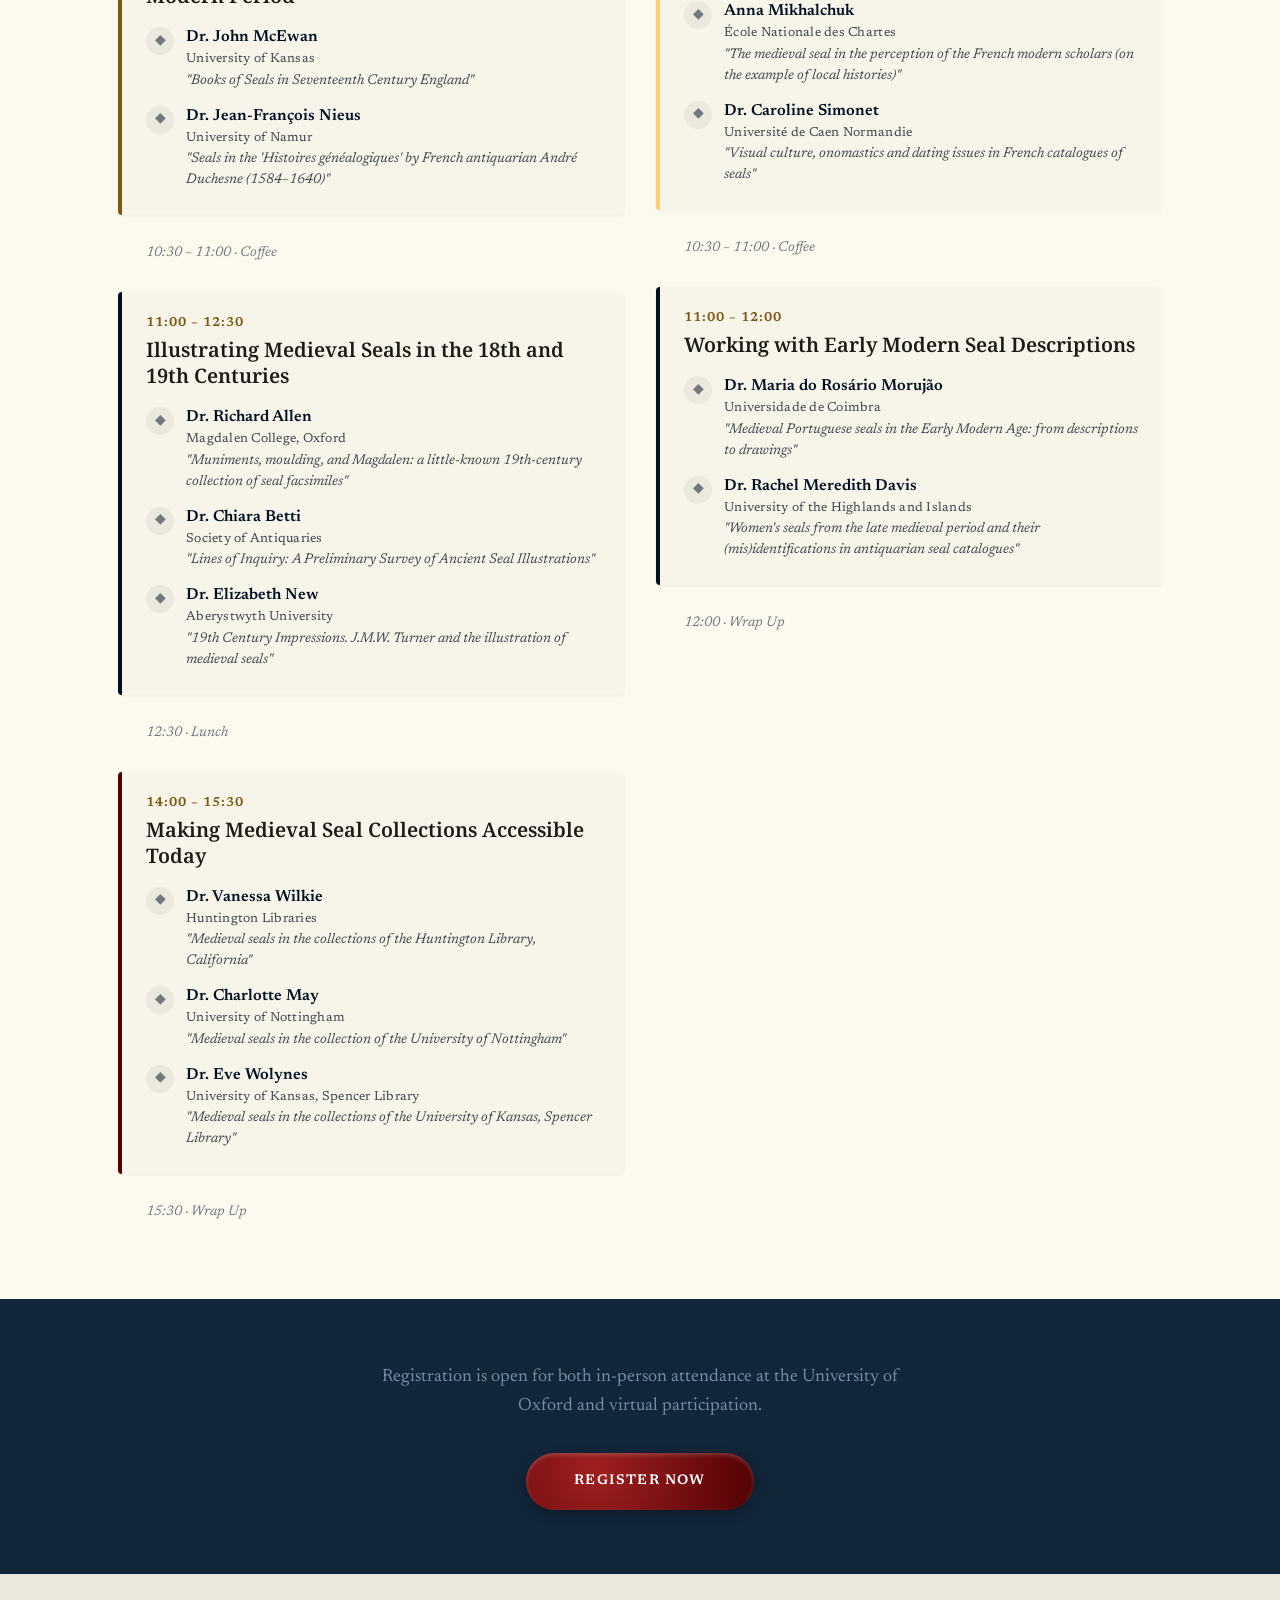
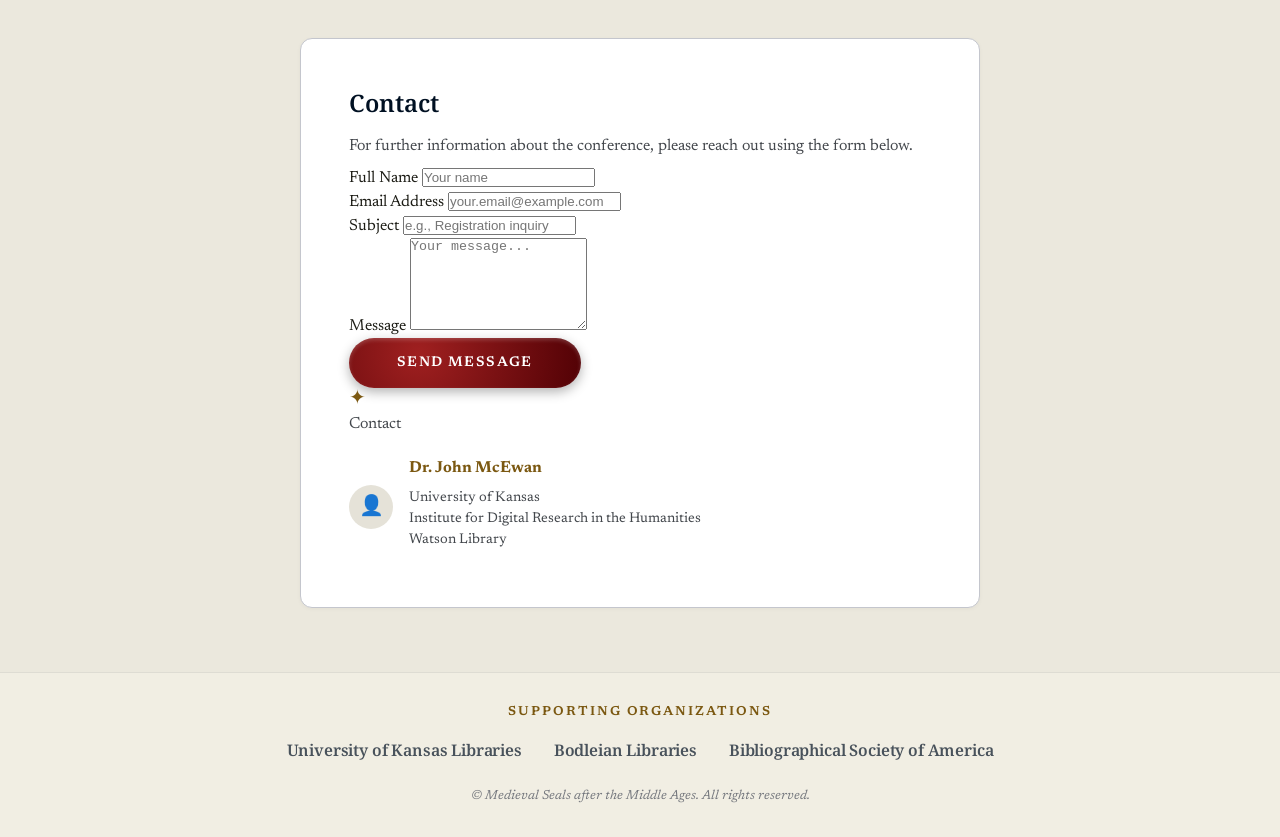
==== commit 862d6250: "Update index.html" ====
--- a/index.html
+++ b/index.html
@@ -8,7 +8,7 @@
   <link rel="preconnect" href="https://fonts.gstatic.com" crossorigin>
   <link href="https://fonts.googleapis.com/css2?family=Noto+Serif:ital,wght@0,400;0,600;0,700;1,400&family=Newsreader:ital,wght@0,400;0,600;1,400&display=swap" rel="stylesheet">
   <link href="styles.css" rel="stylesheet">
-  <link rel="icon" type="image/x-icon" href="/images/favicon/favicon.ico">
+  <link rel="icon" type="image/x-icon" href="images/favicon/favicon.ico">
 </head>
 <body>
 
@@ -48,7 +48,7 @@
         </div>
         <h2 class="animate-in">The Enduring Legacy of Medieval Seals</h2>
         <br>
-        <p class="animate-in animate-delay-1">This hybrid event will take place in person at the University of Oxford and online, bringing together scholars to investigate how antiquarians, researchers, librarians, archivists and curators have organized, collected and studied medieval seals, from the early modern period to the present day.</p>
+        <p class="animate-in animate-delay-1">This hybrid event will take place in person at the Centre for Digital Scholarship in the Weston Library, Bodleian Libaries and online, bringing together scholars to investigate how antiquarians, researchers, librarians, archivists and curators have organized, collected and studied medieval seals, from the early modern period to the present day.</p>
       </div>
     </section>
 
@@ -250,7 +250,7 @@
       <div class="container">
         <!-- <h2>Join the Symposium</h2> -->
         <p>Registration is open for both in-person attendance at the University of Oxford and virtual participation.</p>
-        <a href="#" class="btn-seal">Register Now</a>
+        <a href="https://bibsocamer.org/events/calendar/medieval-seals-after-the-middle-ages" class="btn-seal">Register Now</a>
         <!-- <span class="label-sm">In-person and virtual options available.</span> -->
       </div>
     </section>
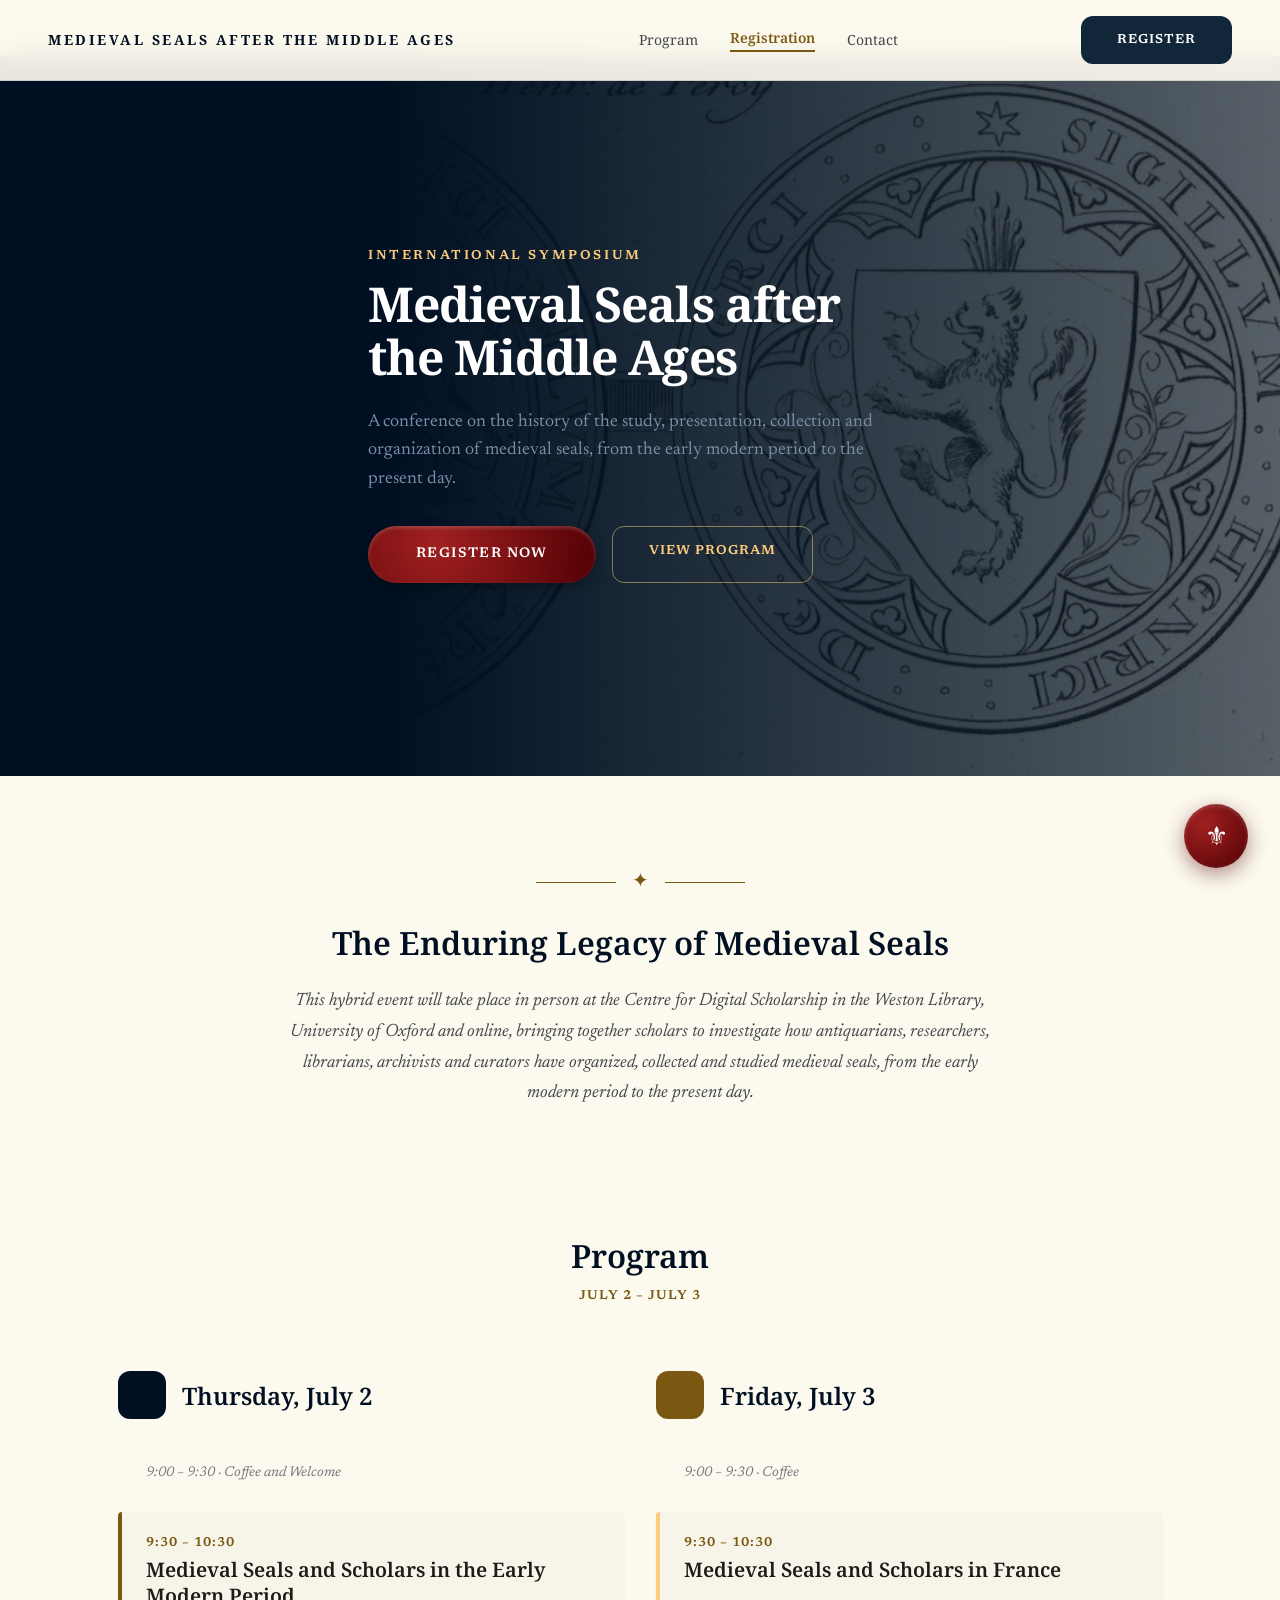
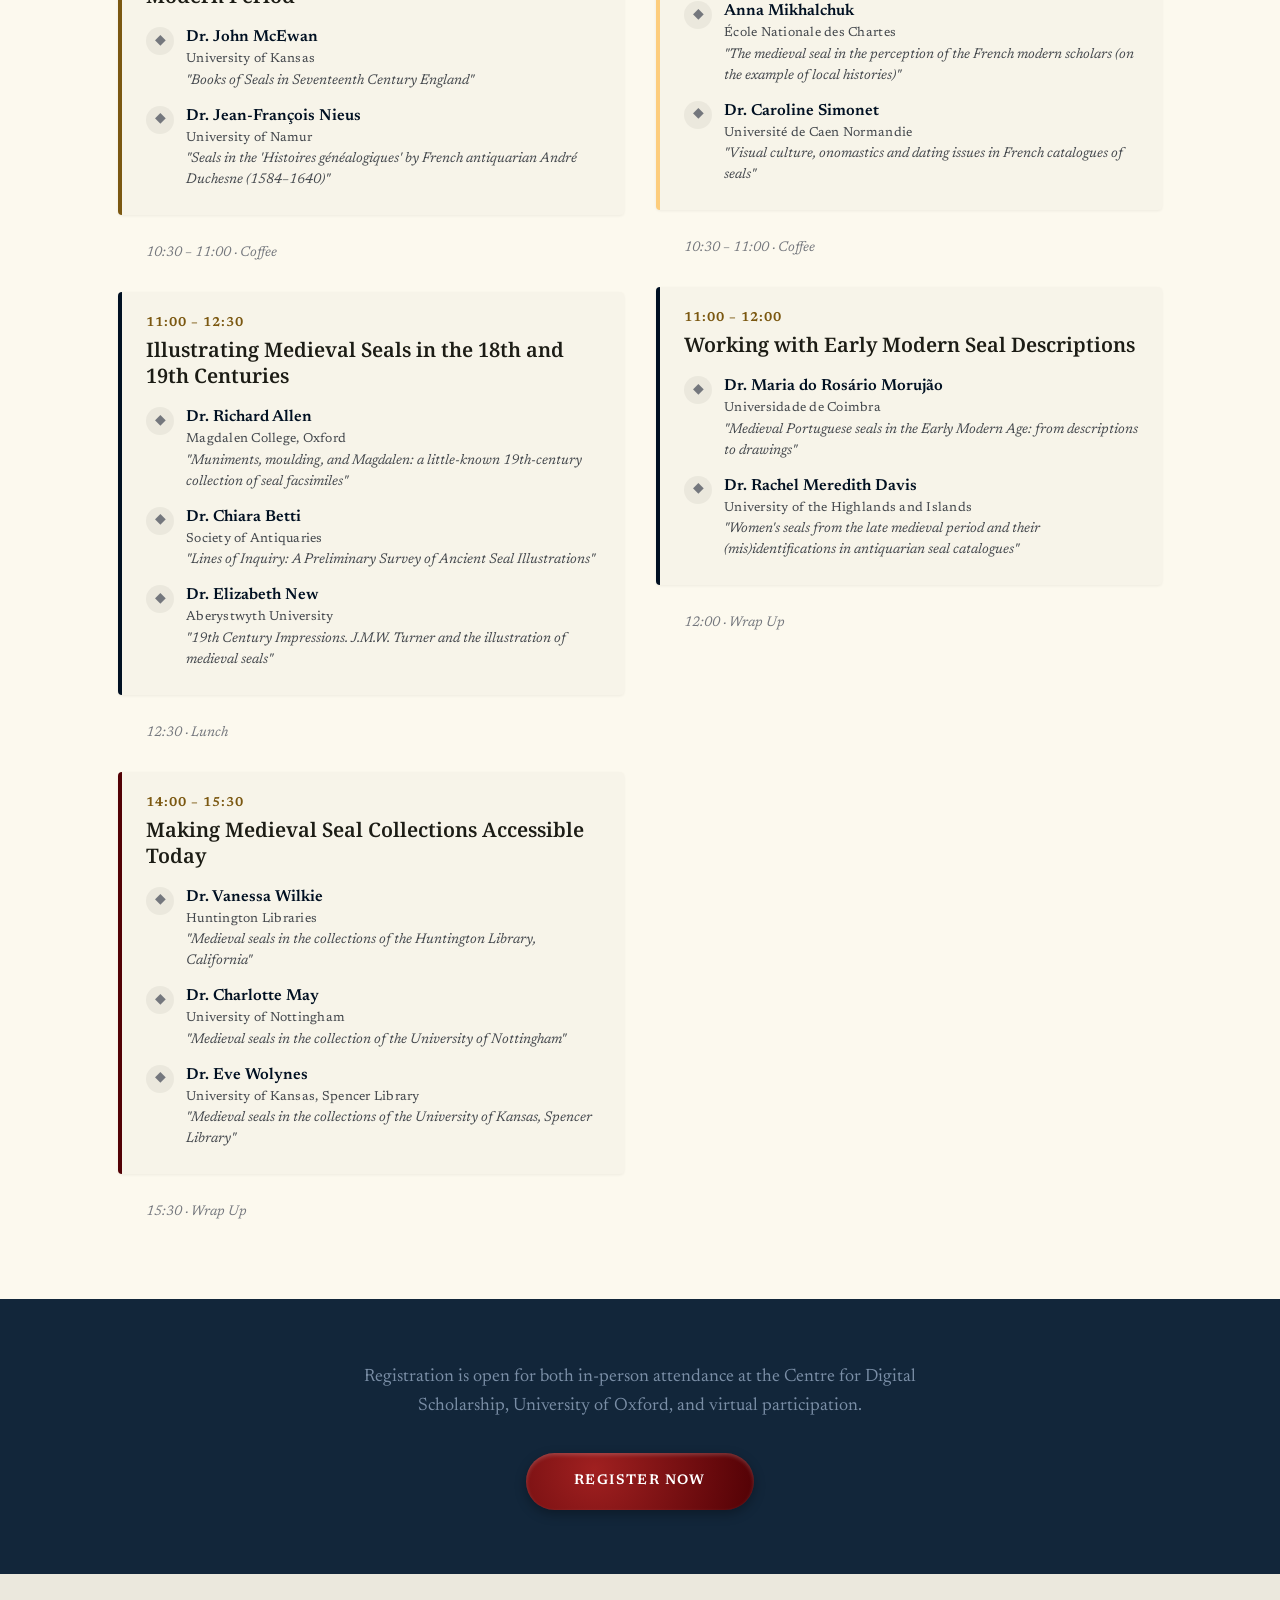
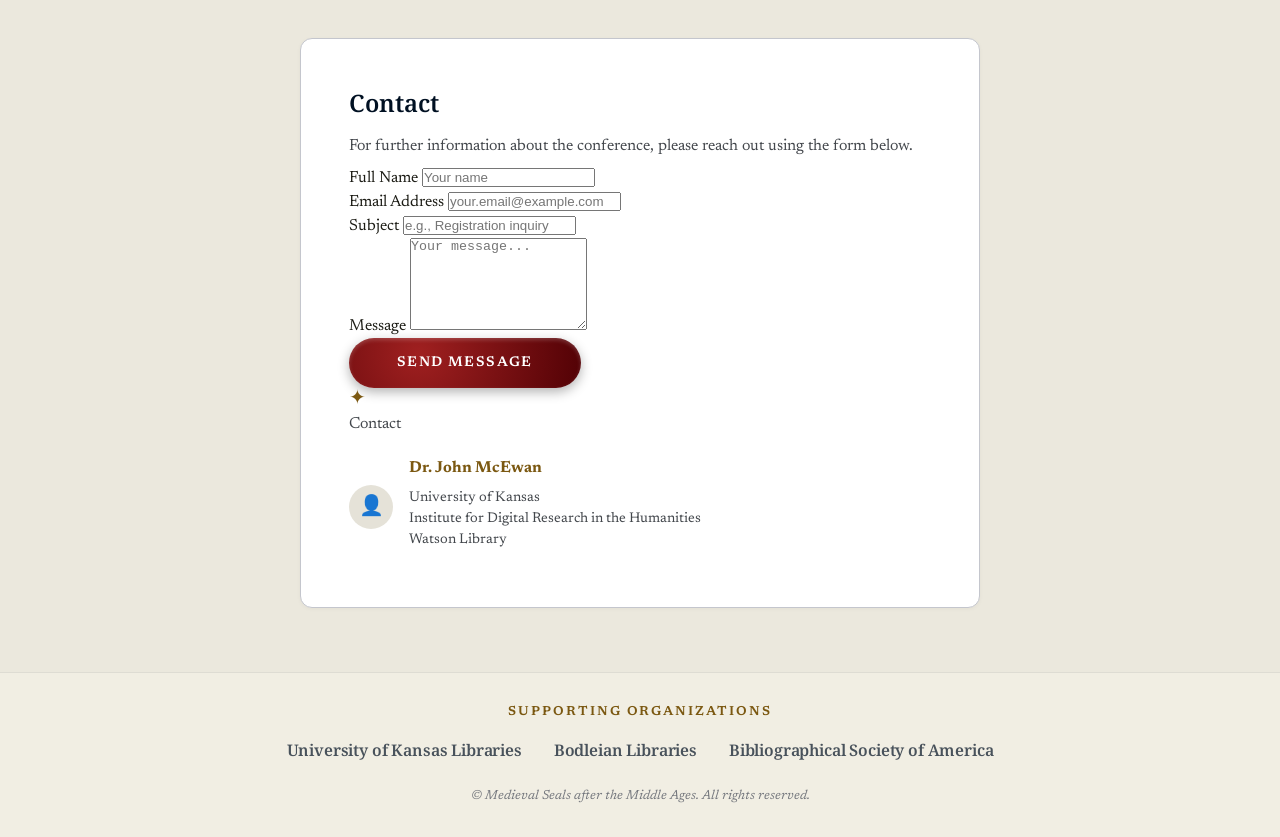
==== commit 503a60eb: "Update index.html" ====
--- a/index.html
+++ b/index.html
@@ -48,7 +48,7 @@
         </div>
         <h2 class="animate-in">The Enduring Legacy of Medieval Seals</h2>
         <br>
-        <p class="animate-in animate-delay-1">This hybrid event will take place in person at the Centre for Digital Scholarship in the Weston Library, Bodleian Libaries and online, bringing together scholars to investigate how antiquarians, researchers, librarians, archivists and curators have organized, collected and studied medieval seals, from the early modern period to the present day.</p>
+        <p class="animate-in animate-delay-1">This hybrid event will take place in person at the Centre for Digital Scholarship in the Weston Library, University of Oxford and online, bringing together scholars to investigate how antiquarians, researchers, librarians, archivists and curators have organized, collected and studied medieval seals, from the early modern period to the present day.</p>
       </div>
     </section>
 
@@ -249,7 +249,7 @@
     <section class="registration-cta" id="registration">
       <div class="container">
         <!-- <h2>Join the Symposium</h2> -->
-        <p>Registration is open for both in-person attendance at the University of Oxford and virtual participation.</p>
+        <p>Registration is open for both in-person attendance at the Centre for Digital Scholarship, University of Oxford, and virtual participation.</p>
         <a href="https://bibsocamer.org/events/calendar/medieval-seals-after-the-middle-ages" class="btn-seal">Register Now</a>
         <!-- <span class="label-sm">In-person and virtual options available.</span> -->
       </div>
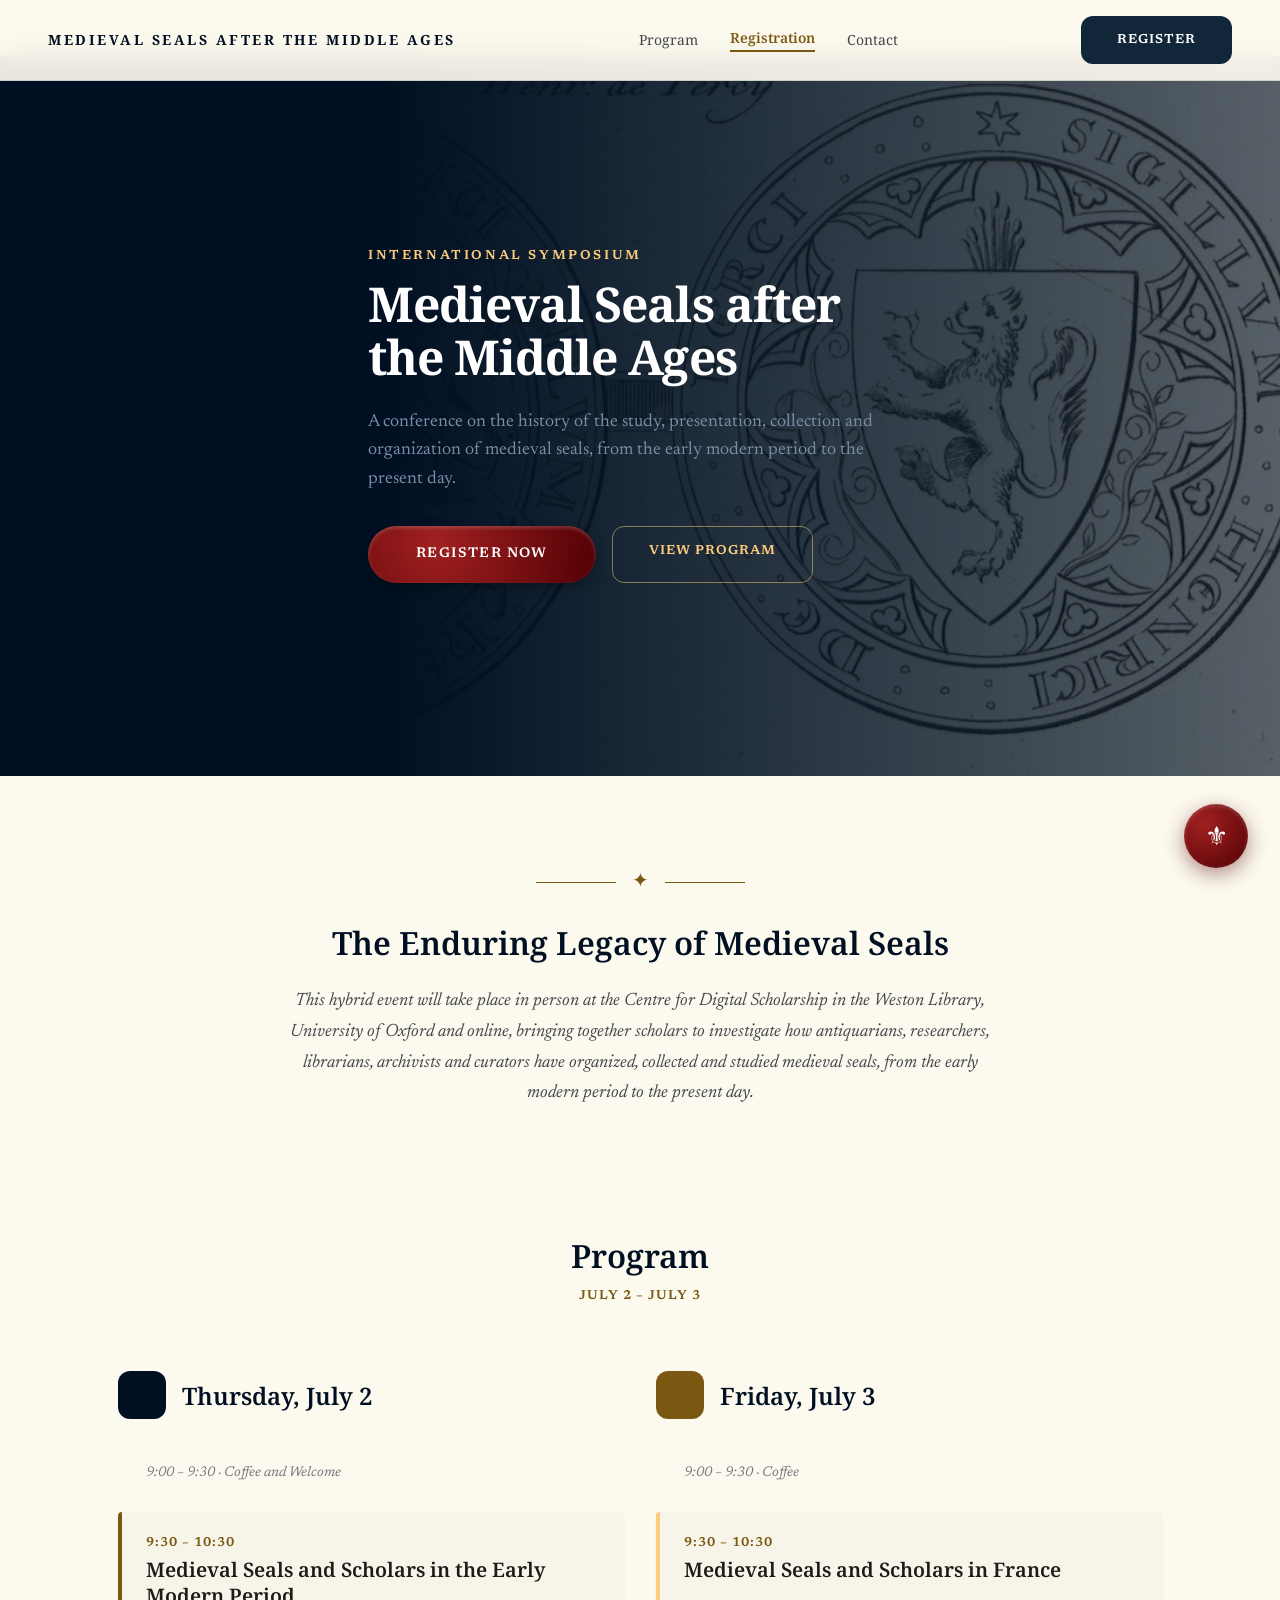
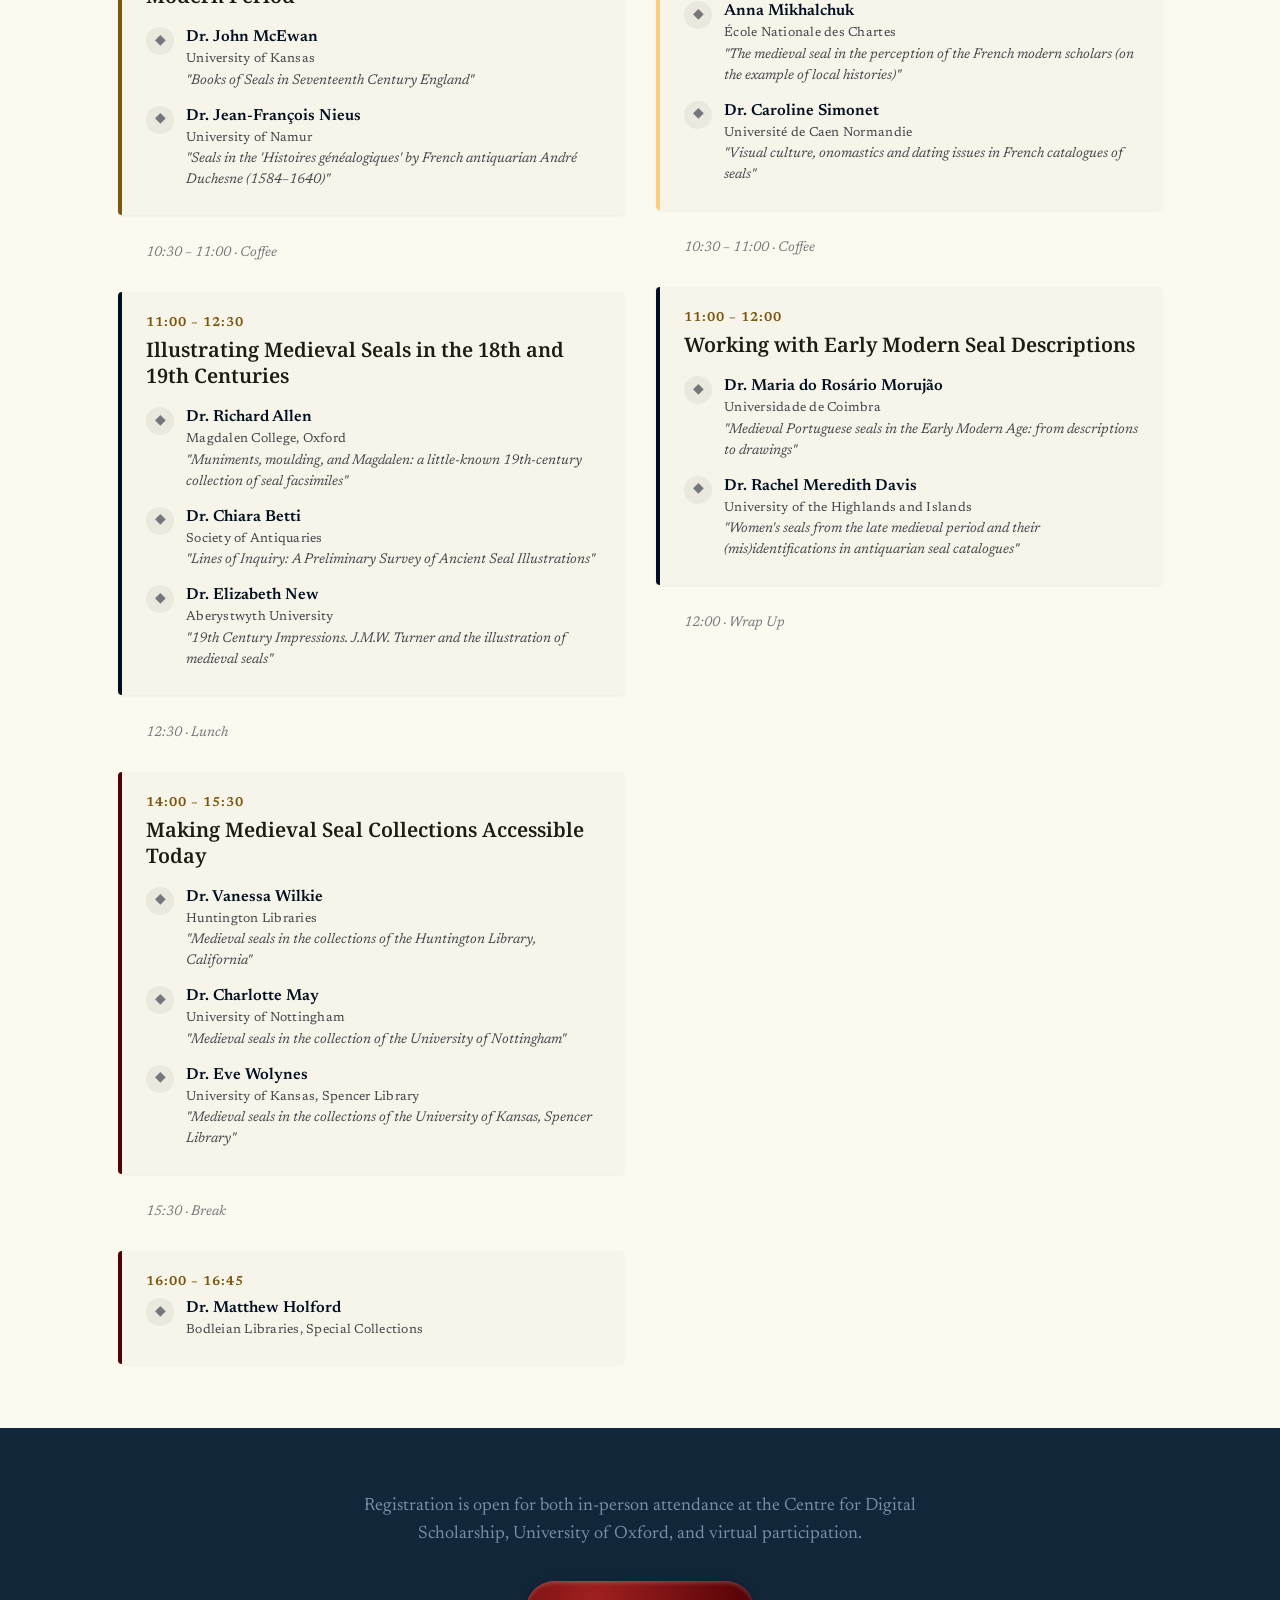
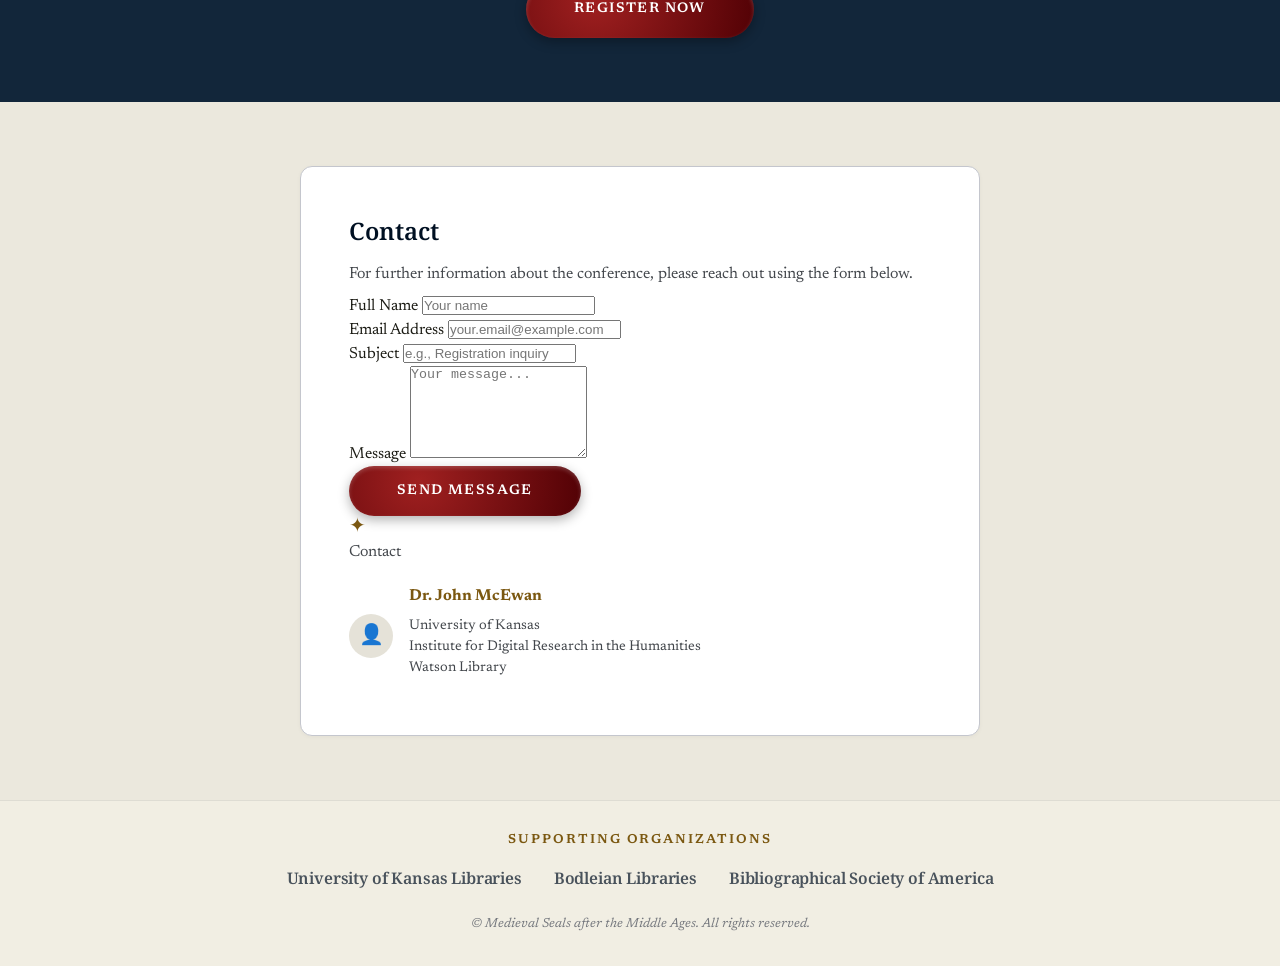
==== commit 5e7d70c8: "Update index.html" ====
--- a/index.html
+++ b/index.html
@@ -168,9 +168,24 @@
               </div>
             </div>
 
-            <!-- Wrap up -->
-            <div class="break-block">15:30 · Wrap Up</div>
-
+
+            <!-- Break -->
+            <div class="break-block">15:30 · Break</div>
+
+
+<!-- Session 4 -->
+            <div class="session-card accent-tertiary animate-in animate-delay-2">
+              <span class="label-sm session-time" style="color:var(--secondary)">16:00 – 16:45</span>
+              <div class="speaker-list">
+                <div class="speaker">
+                  <div class="speaker-icon">◆</div>
+                  <div>
+                    <p class="speaker-name">Dr. Matthew Holford</p>
+                    <p class="speaker-affiliation">Bodleian Libraries, Special Collections</p>
+                  </div>
+                </div>
+              </div>
+            </div>
           </div>
 
           <!-- ======== FRIDAY JULY 3 ======== -->
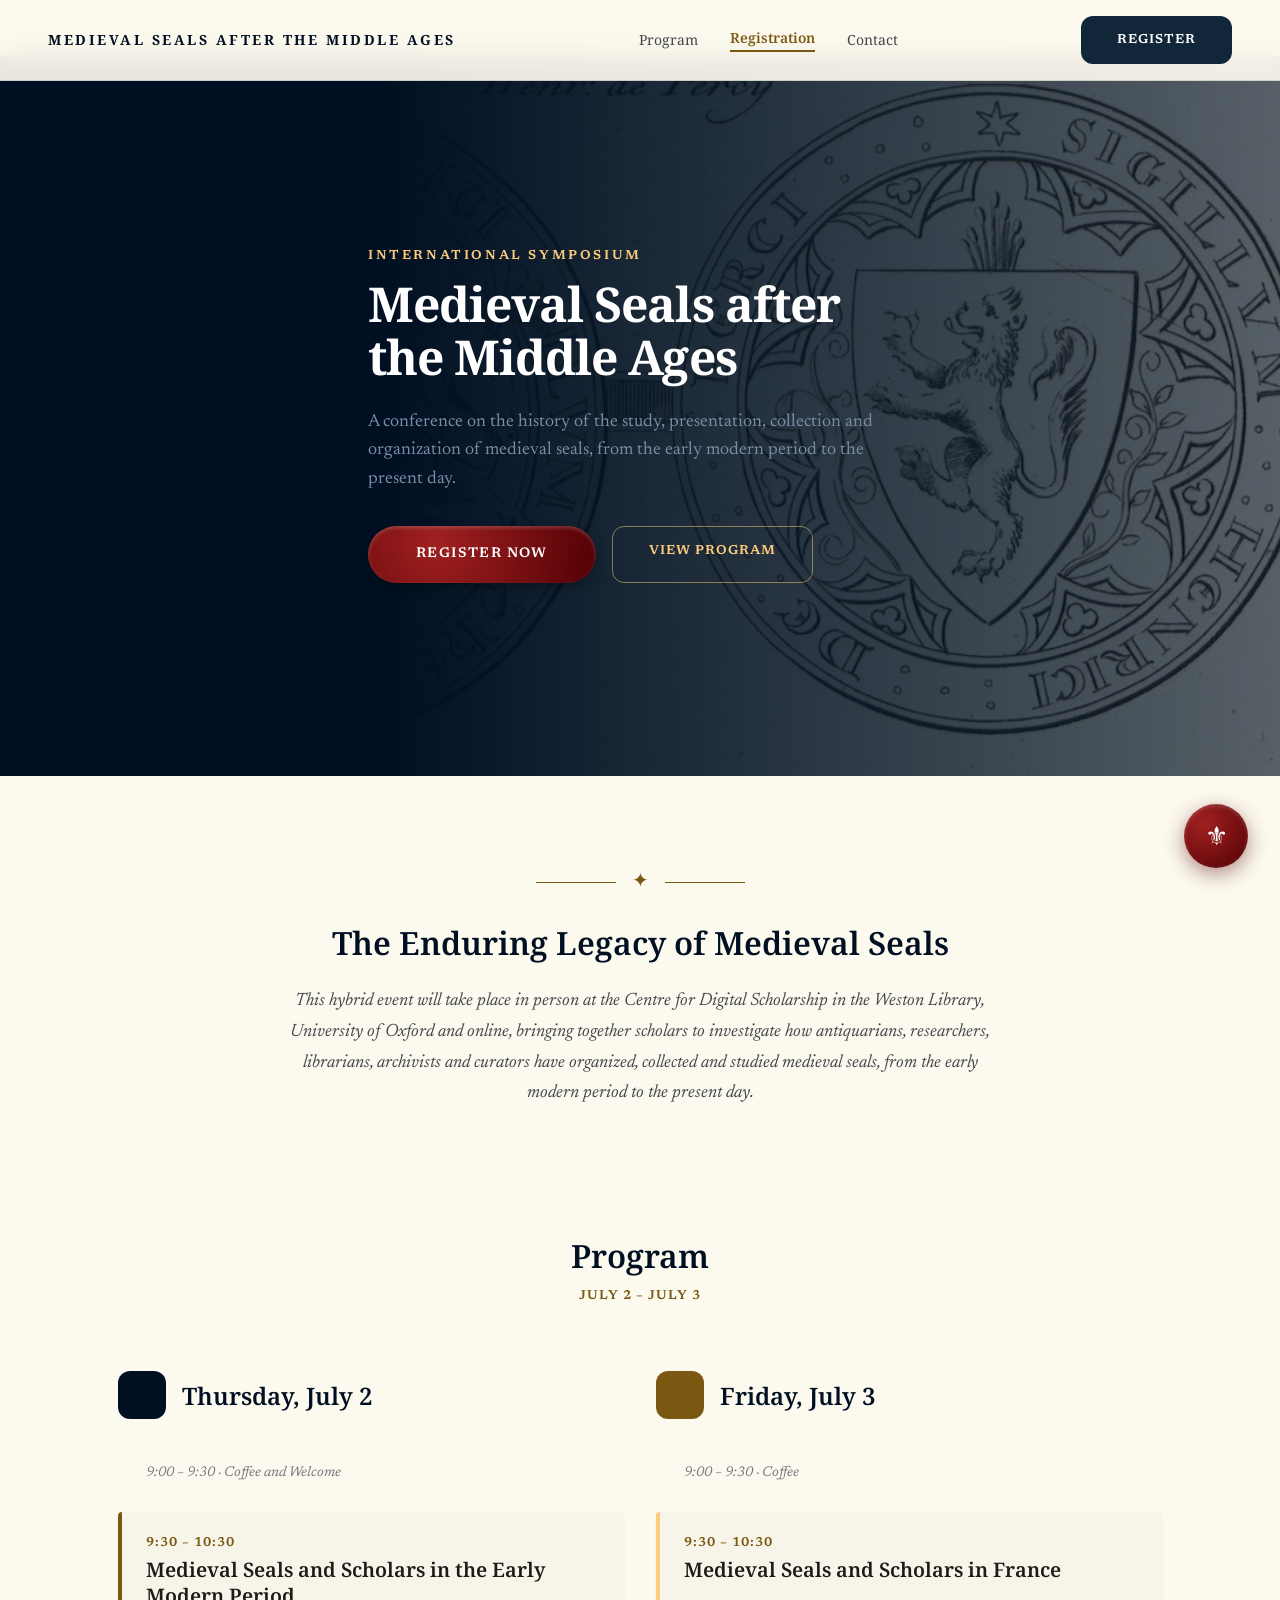
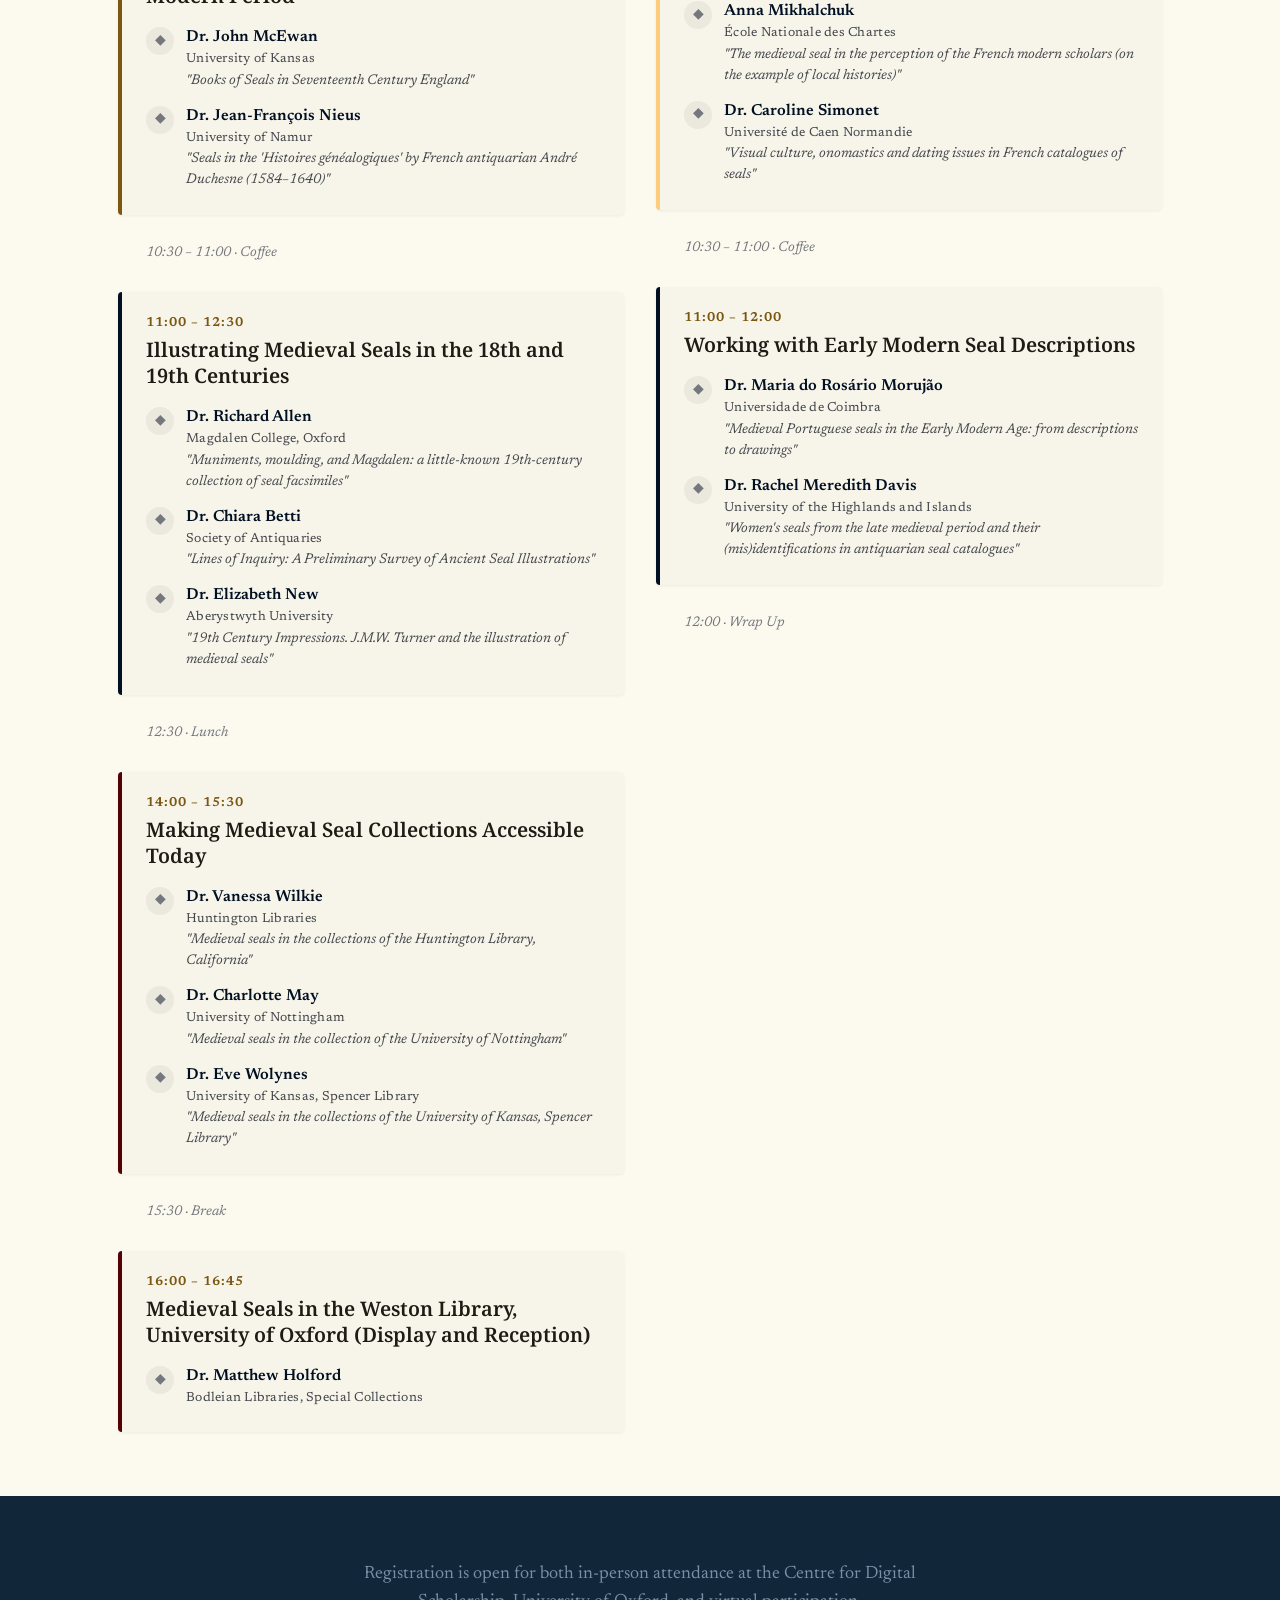
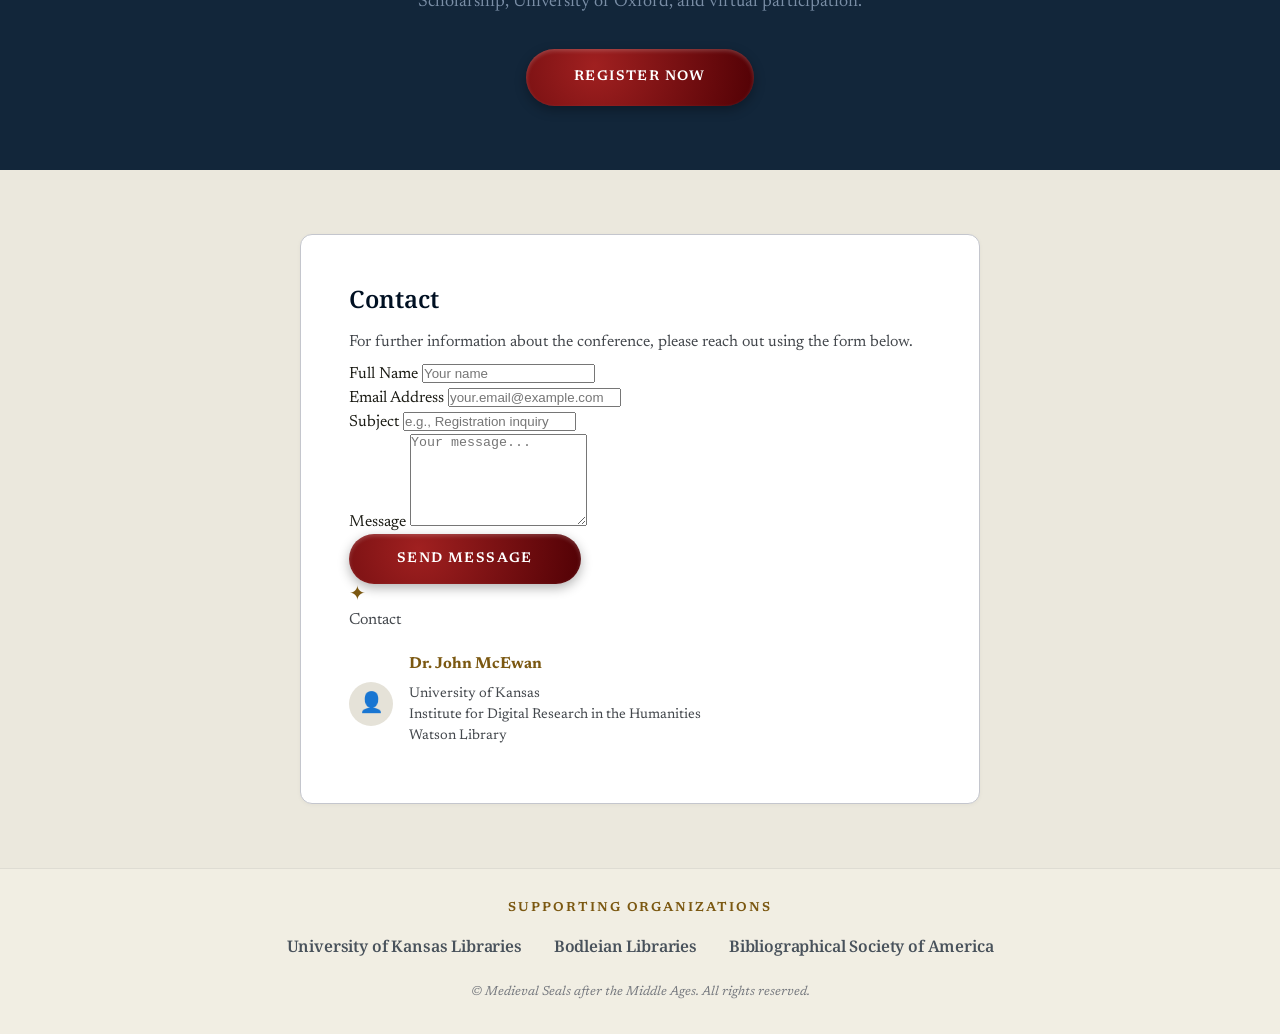
==== commit 85796611: "Updates" ====
--- a/index.html
+++ b/index.html
@@ -176,6 +176,7 @@
 <!-- Session 4 -->
             <div class="session-card accent-tertiary animate-in animate-delay-2">
               <span class="label-sm session-time" style="color:var(--secondary)">16:00 – 16:45</span>
+              <h3>Medieval Seals in the Weston Library, University of Oxford (Display and Reception)</h3>
               <div class="speaker-list">
                 <div class="speaker">
                   <div class="speaker-icon">◆</div>
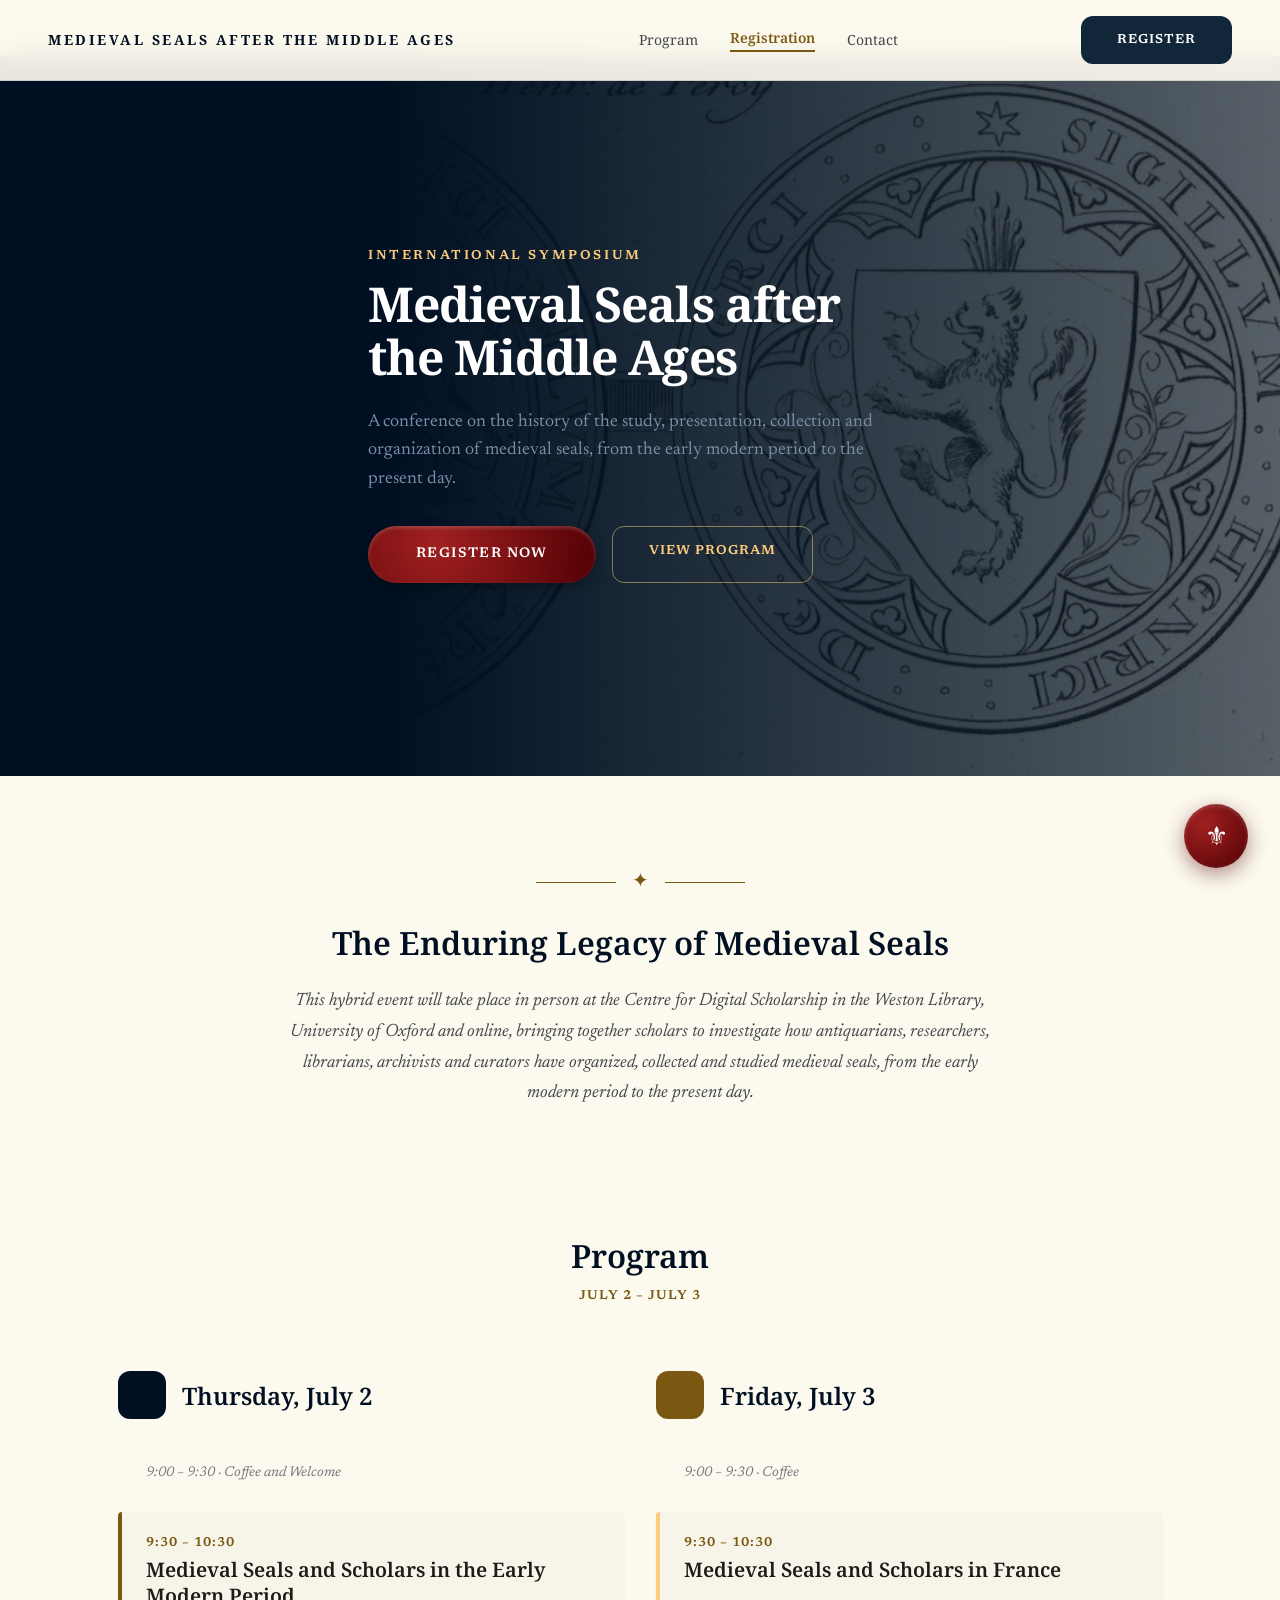
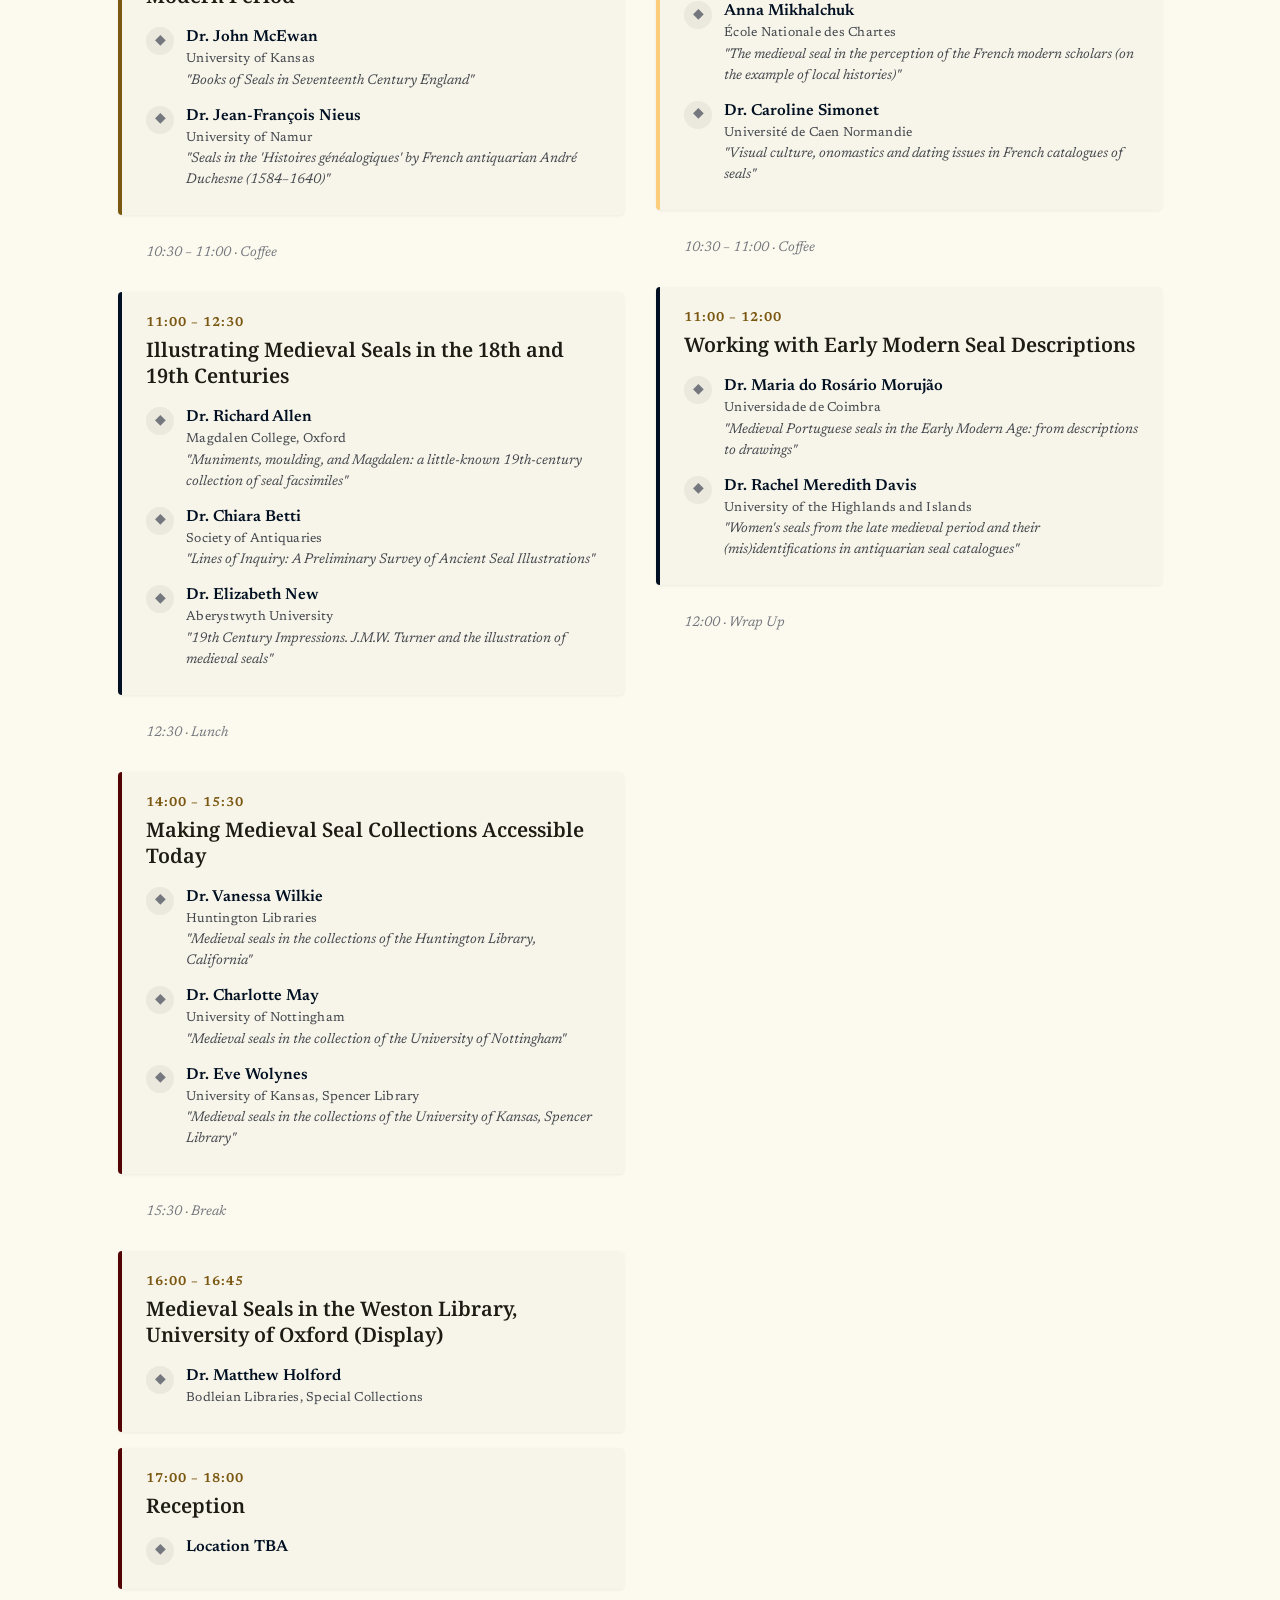
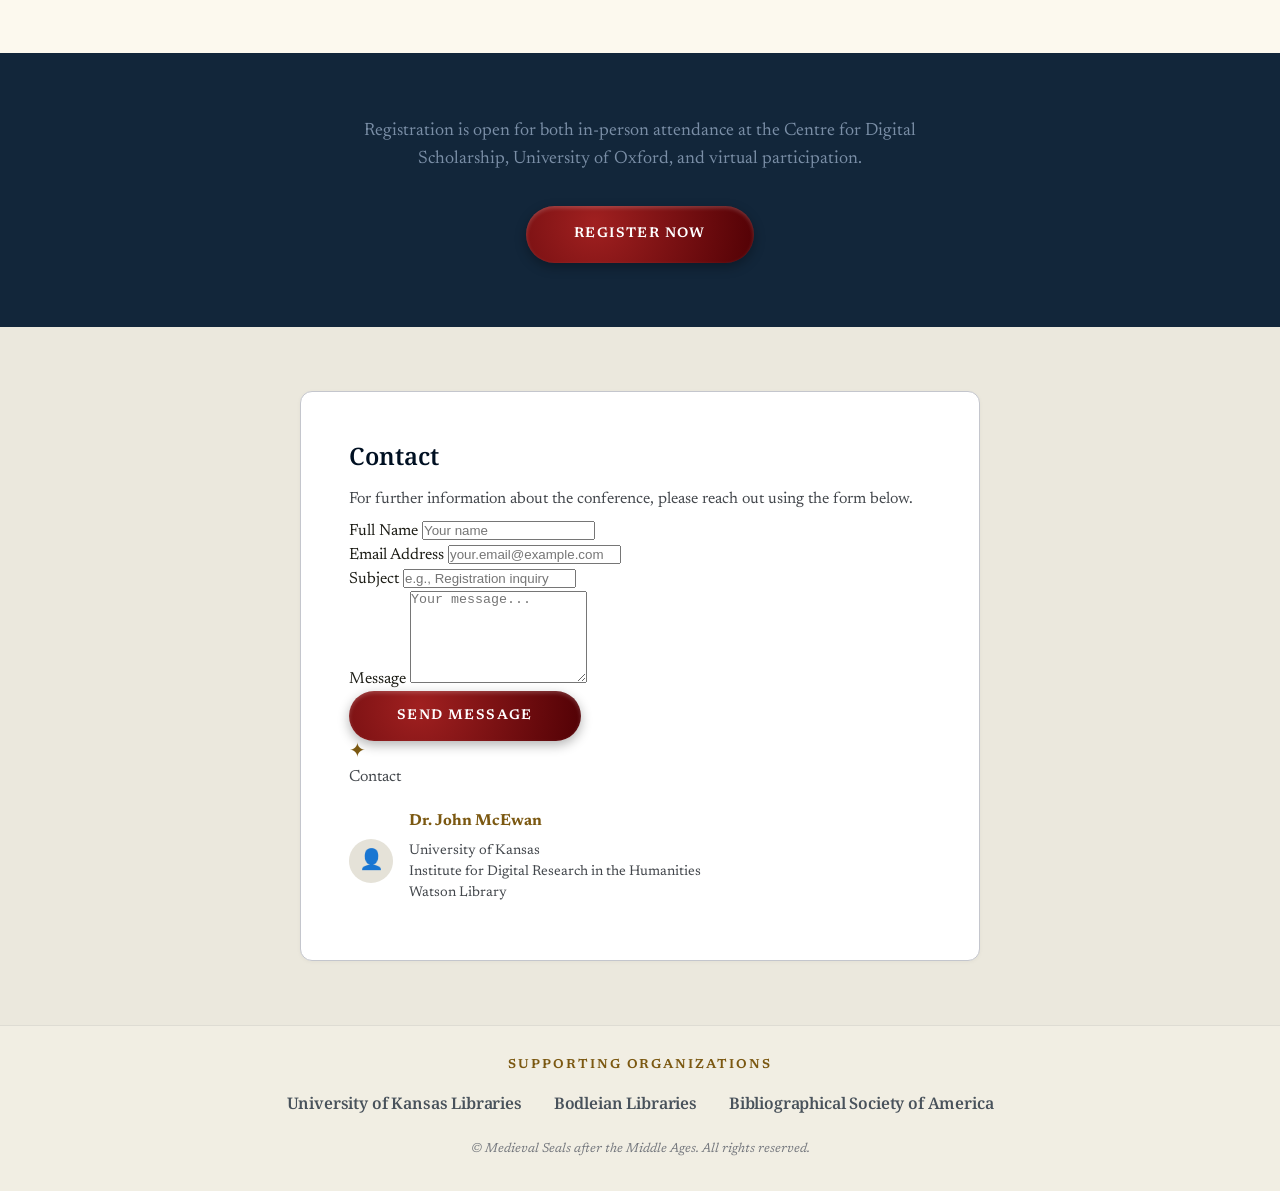
==== commit bc8b4cc5: "updste" ====
--- a/index.html
+++ b/index.html
@@ -176,7 +176,7 @@
 <!-- Session 4 -->
             <div class="session-card accent-tertiary animate-in animate-delay-2">
               <span class="label-sm session-time" style="color:var(--secondary)">16:00 – 16:45</span>
-              <h3>Medieval Seals in the Weston Library, University of Oxford (Display and Reception)</h3>
+              <h3>Medieval Seals in the Weston Library, University of Oxford (Display)</h3>
               <div class="speaker-list">
                 <div class="speaker">
                   <div class="speaker-icon">◆</div>
@@ -187,6 +187,23 @@
                 </div>
               </div>
             </div>
+
+<!-- Session 5 -->
+            <div class="session-card accent-tertiary animate-in animate-delay-2">
+              <span class="label-sm session-time" style="color:var(--secondary)">17:00 – 18:00</span>
+              <h3>Reception</h3>
+              <div class="speaker-list">
+                <div class="speaker">
+                  <div class="speaker-icon">◆</div> 
+                  <div>
+                    <p class="speaker-name">Location TBA</p>
+                    <p class="speaker-affiliation"></p>
+                  </div>
+                </div>
+              </div>
+            </div>
+
+
           </div>
 
           <!-- ======== FRIDAY JULY 3 ======== -->
